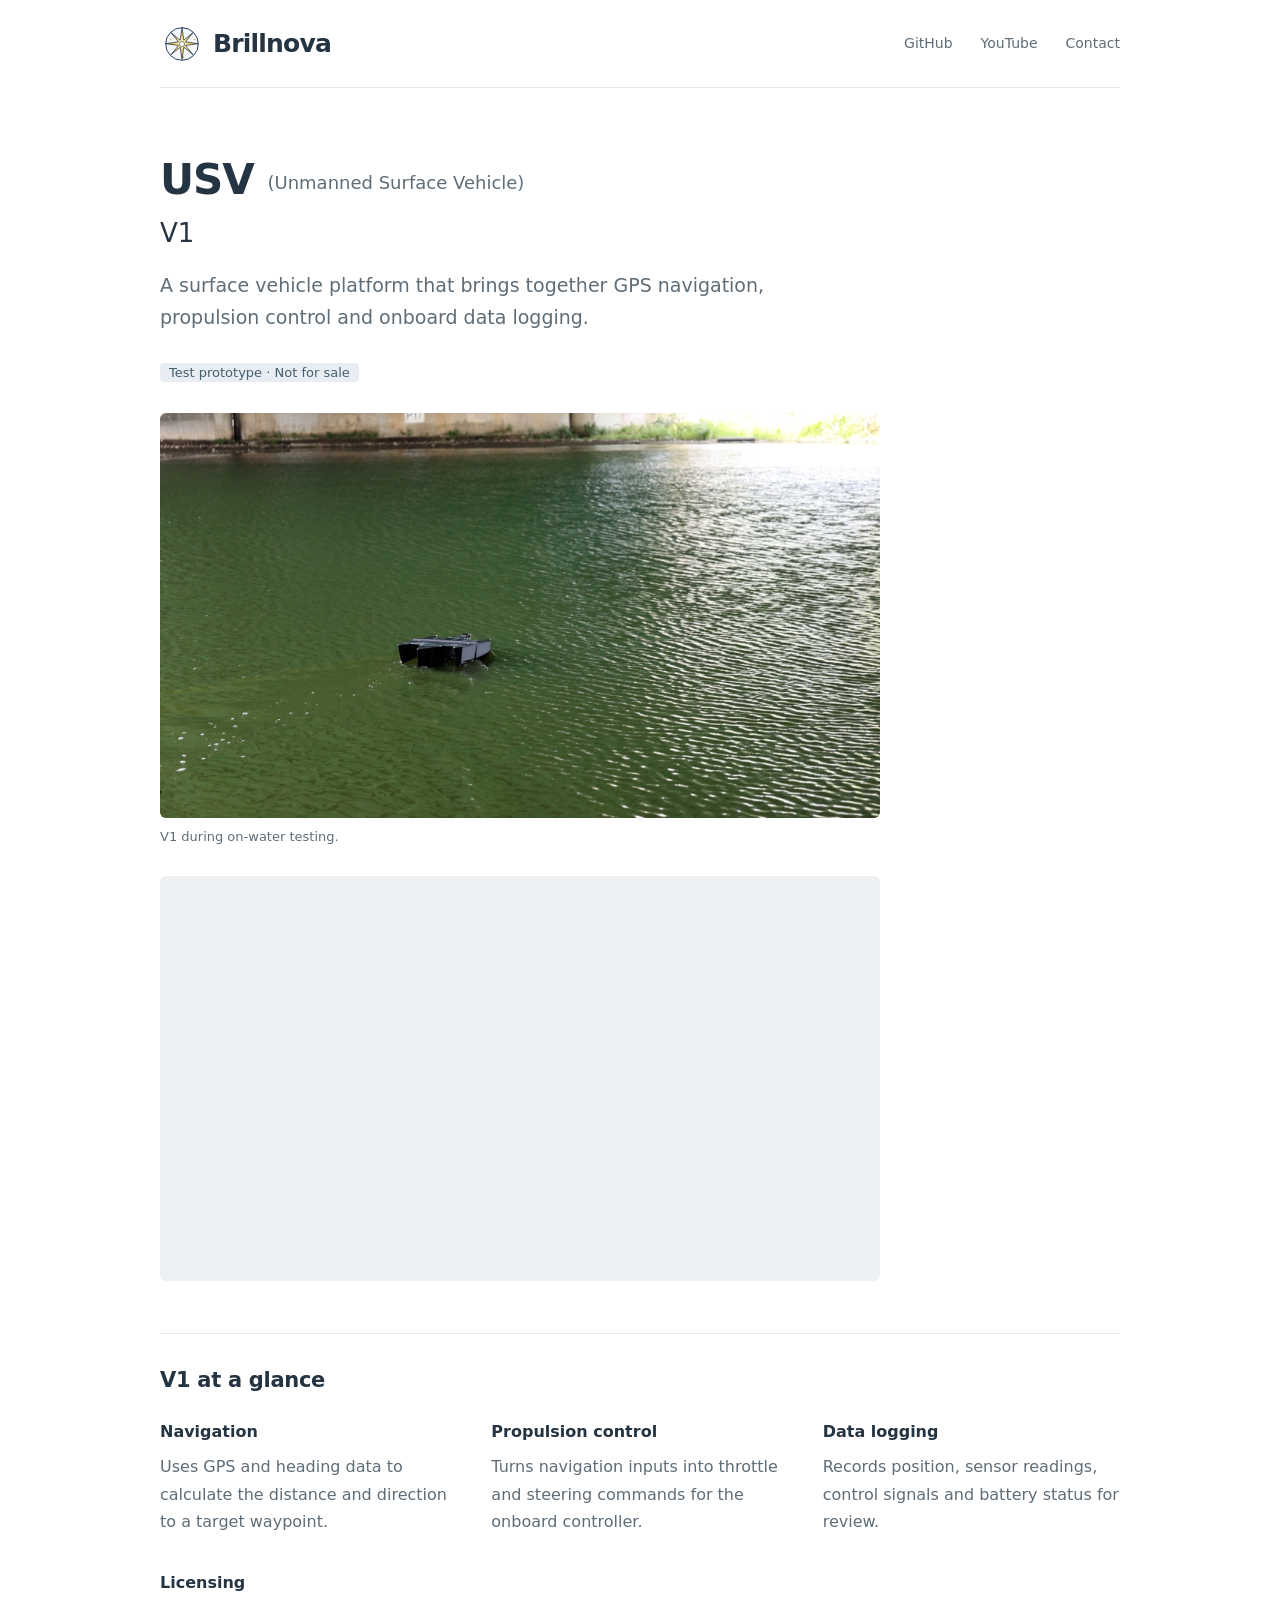
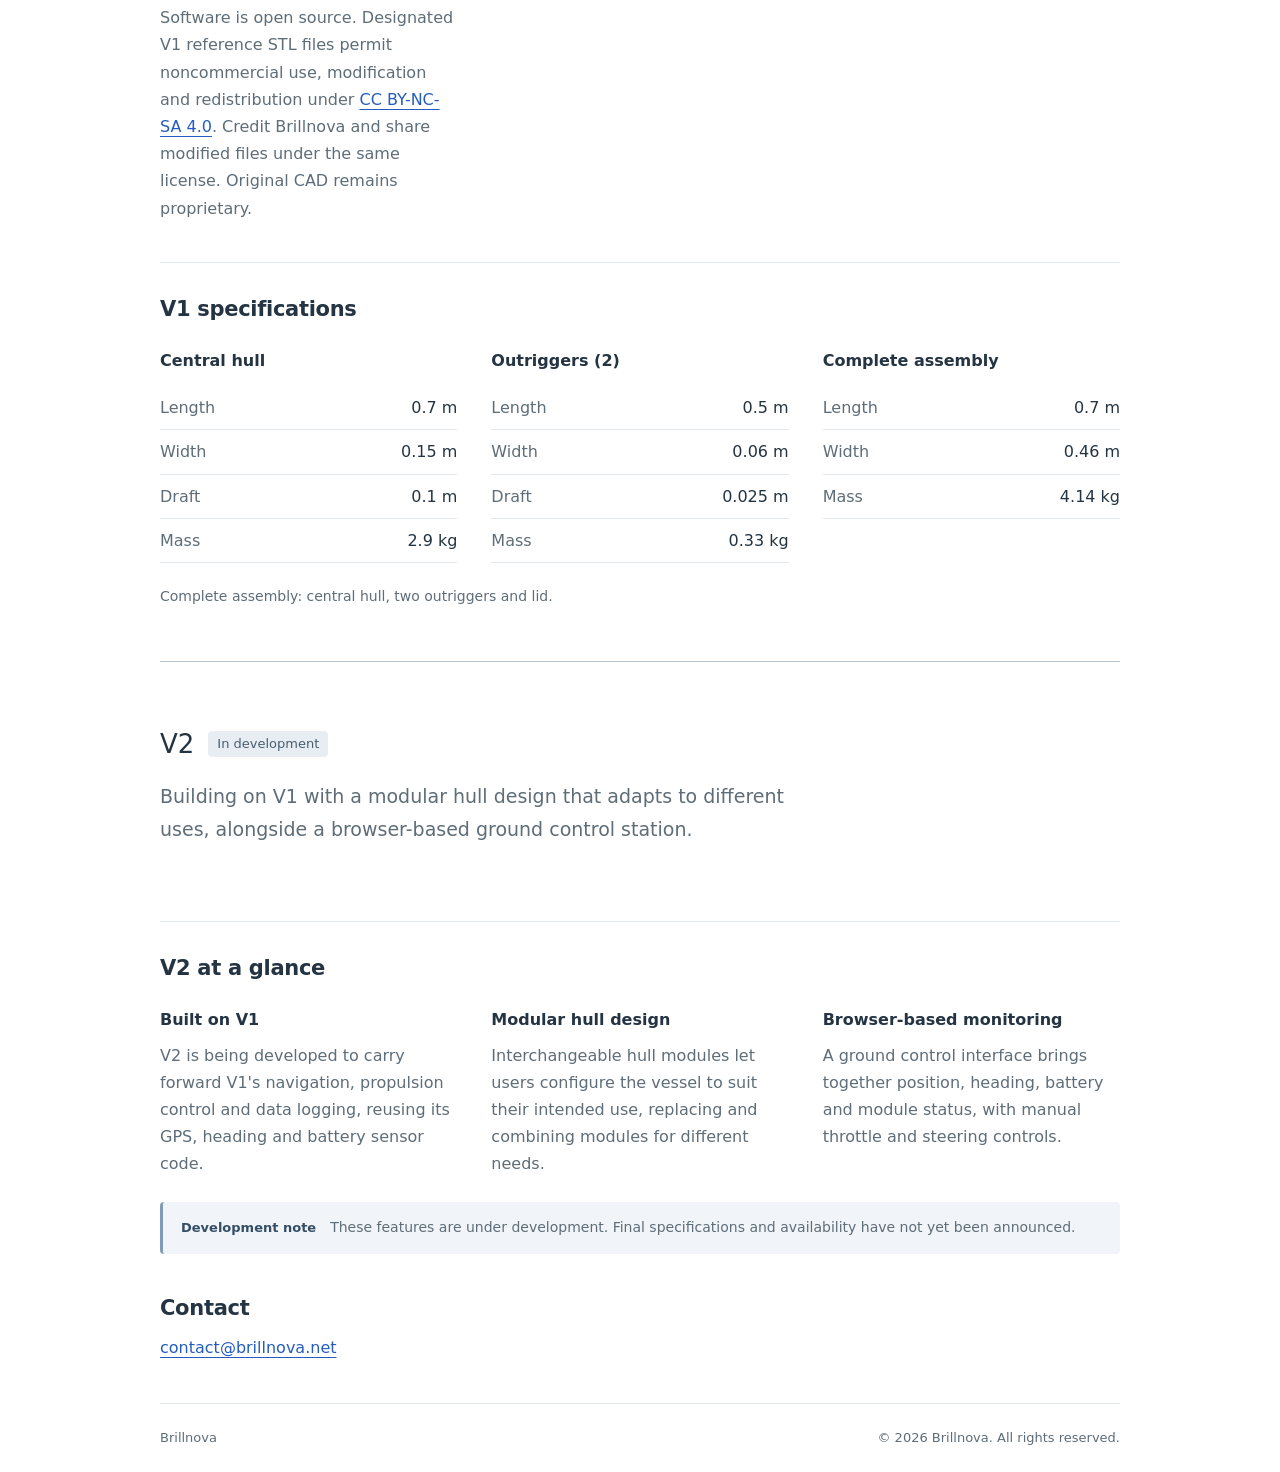
==== index.html @ 1a187989 "fix: link website to V1 reference repository" ====
<!doctype html>
<html lang="en">
<head>
  <meta charset="utf-8">
  <meta name="viewport" content="width=device-width, initial-scale=1">
  <meta name="theme-color" content="#ffffff">
  <title>Brillnova | USV V1</title>
  <meta name="description" content="Brillnova USV V1: an unmanned surface vehicle platform with GPS navigation, propulsion control and data logging. V2 is in development.">
  <meta property="og:title" content="Brillnova | USV V1">
  <meta property="og:description" content="Explore our V1 unmanned surface vehicle platform. V2 is in development.">
  <meta property="og:type" content="website">
  <link rel="icon" href="./favicon.svg" type="image/svg+xml">
  <link rel="stylesheet" href="./styles.css">
</head>
<body>
  <a class="skip" href="#main">Skip to content</a>
  <header class="header wrap">
    <a class="brand" href="#main" aria-label="Brillnova home"><img src="./brillnova-symbol.svg" alt="" width="44" height="44"><span>Brillnova</span></a>
    <nav aria-label="Main navigation"><a href="https://github.com/Brillnova/BN-USV-V1">GitHub</a><a href="https://www.youtube.com/@Brillnova">YouTube</a><a href="#contact">Contact</a></nav>
  </header>
  <main id="main" class="wrap">
    <section class="intro" id="v1" aria-labelledby="title">
      <h1 id="title" class="product-title"><span class="product-name">USV <span class="product-definition">(Unmanned Surface Vehicle)</span></span><span class="product-version">V1</span></h1>
      <p class="lead">A surface vehicle platform that brings together GPS navigation, propulsion control and onboard data logging.</p>
      <span class="status">Test prototype · Not for sale</span>
      <figure class="product-photo">
        <img src="./usv-v1.jpg" alt="Brillnova V1 test prototype with a central hull and two outriggers on the water" width="1920" height="1080">
        <figcaption>V1 during on-water testing.</figcaption>
      </figure>
      <div class="video">
        <iframe src="https://www.youtube-nocookie.com/embed/Lz2eOEANyZo" title="Brillnova USV video on YouTube" loading="lazy" allow="accelerometer; autoplay; clipboard-write; encrypted-media; gyroscope; picture-in-picture; web-share" referrerpolicy="strict-origin-when-cross-origin" allowfullscreen></iframe>
      </div>
    </section>
    <section class="features" aria-labelledby="features-title">
      <h2 id="features-title">V1 at a glance</h2>
      <div class="feature-grid">
        <article><h3>Navigation</h3><p>Uses GPS and heading data to calculate the distance and direction to a target waypoint.</p></article>
        <article><h3>Propulsion control</h3><p>Turns navigation inputs into throttle and steering commands for the onboard controller.</p></article>
        <article><h3>Data logging</h3><p>Records position, sensor readings, control signals and battery status for review.</p></article>
        <article><h3>Licensing</h3><p>Software is open source. Designated V1 reference STL files permit noncommercial use, modification and redistribution under <a href="https://creativecommons.org/licenses/by-nc-sa/4.0/">CC BY-NC-SA 4.0</a>. Credit Brillnova and share modified files under the same license. Original CAD remains proprietary.</p></article>
      </div>
    </section>
    <section class="features specifications" aria-labelledby="specifications-title">
      <h2 id="specifications-title">V1 specifications</h2>
      <div class="spec-grid">
        <table><caption>Central hull</caption><tbody>
          <tr><th scope="row">Length</th><td>0.7 m</td></tr>
          <tr><th scope="row">Width</th><td>0.15 m</td></tr>
          <tr><th scope="row">Draft</th><td>0.1 m</td></tr>
          <tr><th scope="row">Mass</th><td>2.9 kg</td></tr>
        </tbody></table>
        <table><caption>Outriggers (2)</caption><tbody>
          <tr><th scope="row">Length</th><td>0.5 m</td></tr>
          <tr><th scope="row">Width</th><td>0.06 m</td></tr>
          <tr><th scope="row">Draft</th><td>0.025 m</td></tr>
          <tr><th scope="row">Mass</th><td>0.33 kg</td></tr>
        </tbody></table>
        <table><caption>Complete assembly</caption><tbody>
          <tr><th scope="row">Length</th><td>0.7 m</td></tr>
          <tr><th scope="row">Width</th><td>0.46 m</td></tr>
          <tr><th scope="row">Mass</th><td>4.14 kg</td></tr>
        </tbody></table>
      </div>
      <p class="spec-note">Complete assembly: central hull, two outriggers and lid.</p>
    </section>
    <hr class="version-divider">
    <section class="intro" id="v2" aria-labelledby="v2-title">
      <div class="version-heading"><h2 id="v2-title" class="product-title"><span class="product-version">V2</span></h2><span class="status">In development</span></div>
      <p class="lead">Building on V1 with a modular hull design that adapts to different uses, alongside a browser-based ground control station.</p>
    </section>
    <section class="features" aria-labelledby="v2-features-title">
      <h2 id="v2-features-title">V2 at a glance</h2>
      <div class="feature-grid">
        <article><h3>Built on V1</h3><p>V2 is being developed to carry forward V1's navigation, propulsion control and data logging, reusing its GPS, heading and battery sensor code.</p></article>
        <article><h3>Modular hull design</h3><p>Interchangeable hull modules let users configure the vessel to suit their intended use, replacing and combining modules for different needs.</p></article>
        <article><h3>Browser-based monitoring</h3><p>A ground control interface brings together position, heading, battery and module status, with manual throttle and steering controls.</p></article>
      </div>
      <p class="development-note"><strong>Development note</strong><span>These features are under development. Final specifications and availability have not yet been announced.</span></p>
    </section>
    <section class="contact" id="contact" aria-labelledby="contact-title">
      <h2 id="contact-title">Contact</h2>
      <a href="mailto:contact@brillnova.net">contact@brillnova.net</a>
    </section>
  </main>
  <footer class="footer wrap"><span>Brillnova</span><p>© 2026 Brillnova. All rights reserved.</p></footer>
</body>
</html>
---- styles.css ----
@charset "UTF-8";
:root{color-scheme:light;--ink:#243442;--muted:#5e6d78;--line:#e1e7eb;--blue:#245cc0}
*{box-sizing:border-box}
html{scroll-behavior:smooth;scroll-padding-top:24px}
body{margin:0;background:#fff;color:var(--ink);font-family:system-ui,-apple-system,BlinkMacSystemFont,"Segoe UI",sans-serif;font-size:16px;line-height:1.7}
a{color:var(--blue);text-underline-offset:4px}
a:hover{text-decoration:underline;color:#173f88}
a:focus-visible{outline:2px solid var(--blue);outline-offset:5px}
.wrap{width:min(960px,calc(100% - 64px));margin-inline:auto}
.header{min-height:88px;display:flex;align-items:center;justify-content:space-between;gap:24px;border-bottom:1px solid var(--line)}
.brand{font-size:25px;font-weight:700;letter-spacing:-.8px;color:var(--ink);text-decoration:none}
.brand{display:inline-flex;align-items:center;gap:9px;white-space:nowrap;line-height:1}
.brand span{display:block}
.brand img{display:block;flex-shrink:0}
nav{display:flex;gap:28px;font-size:14px}
nav a{color:var(--muted);text-decoration:none}
.intro{padding:66px 0 52px;max-width:720px}
.version-divider{border:0;border-top:1px solid #b7c3cc;margin:12px 0 0;width:100%}
#v2 .product-version{margin-top:0}
.version-heading{display:flex;align-items:center;flex-wrap:wrap;gap:14px;margin-bottom:20px}
.version-heading .product-title{margin:0}
.development-note{display:flex;align-items:baseline;flex-wrap:wrap;gap:8px 14px;font-size:14px;color:var(--muted);margin:25px 0 0;padding:14px 18px;background:#f1f5f9;border-left:3px solid #819bb5;border-radius:4px}
.development-note strong{font-size:13px;font-weight:600;color:#354e66}
.development-note span{flex:1 1 420px;min-width:0}
.product-title{font-size:clamp(30px,4vw,42px);font-weight:700;letter-spacing:-1px;line-height:1.25;margin:0 0 20px}
.product-name{display:block}
.product-definition{display:inline-block;font-size:18px;font-weight:400;letter-spacing:0;color:var(--muted);vertical-align:middle;line-height:1.5}
.product-version{display:block;font-size:26px;font-weight:500;letter-spacing:0;margin-top:10px}
.lead{font-size:19px;line-height:1.7;max-width:650px;color:var(--muted);margin:0 0 24px}
.video{margin-top:28px;aspect-ratio:16/9;width:100%;background:#eef1f4;border-radius:6px;overflow:hidden}
.video iframe{display:block;width:100%;height:100%;border:0}
.product-photo{margin:28px 0 0}
.product-photo img{display:block;width:100%;height:auto;border-radius:6px}
.product-photo figcaption{font-size:13px;color:var(--muted);margin-top:8px}
.spec-grid{display:grid;grid-template-columns:repeat(3,minmax(0,1fr));gap:34px}
.spec-grid table{width:100%;border-collapse:collapse;align-self:start;font-size:16px}
.spec-grid caption{text-align:left;font-weight:600;margin-bottom:12px}
.spec-grid th,.spec-grid td{padding:8px 0;border-bottom:1px solid var(--line)}
.spec-grid th{text-align:left;font-weight:400;color:var(--muted)}
.spec-grid td{text-align:right;white-space:nowrap;font-variant-numeric:tabular-nums}
.spec-note{font-size:14px;color:var(--muted);margin:22px 0 0}
@media(max-width:600px){.spec-grid{grid-template-columns:1fr;gap:24px}}
h2{font-size:21px;line-height:1.4;font-weight:600;margin:0 0 23px;letter-spacing:-.3px}
.features{border-top:1px solid var(--line);padding:32px 0 40px}
.feature-grid{display:grid;grid-template-columns:repeat(3,minmax(0,1fr));gap:34px}
h3{font-size:16px;font-weight:600;margin:0 0 8px}
.feature-grid p{margin:0;color:var(--muted);font-size:16px}
.status{font-size:13px;background:#e7edf3;color:#475d70;padding:2px 9px;border-radius:4px}
.contact{padding:0 0 42px}
.contact h2{margin-bottom:10px}
.contact p{color:var(--muted);margin:0 0 8px}
.contact a{overflow-wrap:anywhere}
.footer{border-top:1px solid var(--line);display:flex;flex-wrap:wrap;justify-content:space-between;gap:12px;padding-block:23px;font-size:13px;color:var(--muted)}
.footer p{margin:0}
.skip{position:absolute;top:-100px;left:16px;padding:10px;background:white;z-index:10}
.skip:focus{top:10px}
@media(max-width:600px){.wrap{width:calc(100% - 40px)}.header{min-height:78px;gap:15px}nav{gap:17px}.brand{font-size:23px}.intro{padding:42px 0 34px}.lead{font-size:17px}.feature-grid{grid-template-columns:1fr;gap:23px}.features{padding:27px 0 32px}.next{padding:22px;margin-bottom:30px}.contact{padding-bottom:30px}}
@media(prefers-reduced-motion:reduce){html{scroll-behavior:auto}}
@media(max-width:480px){.header{flex-wrap:wrap;padding-block:16px;gap:12px}.header nav{width:100%;justify-content:flex-end}}
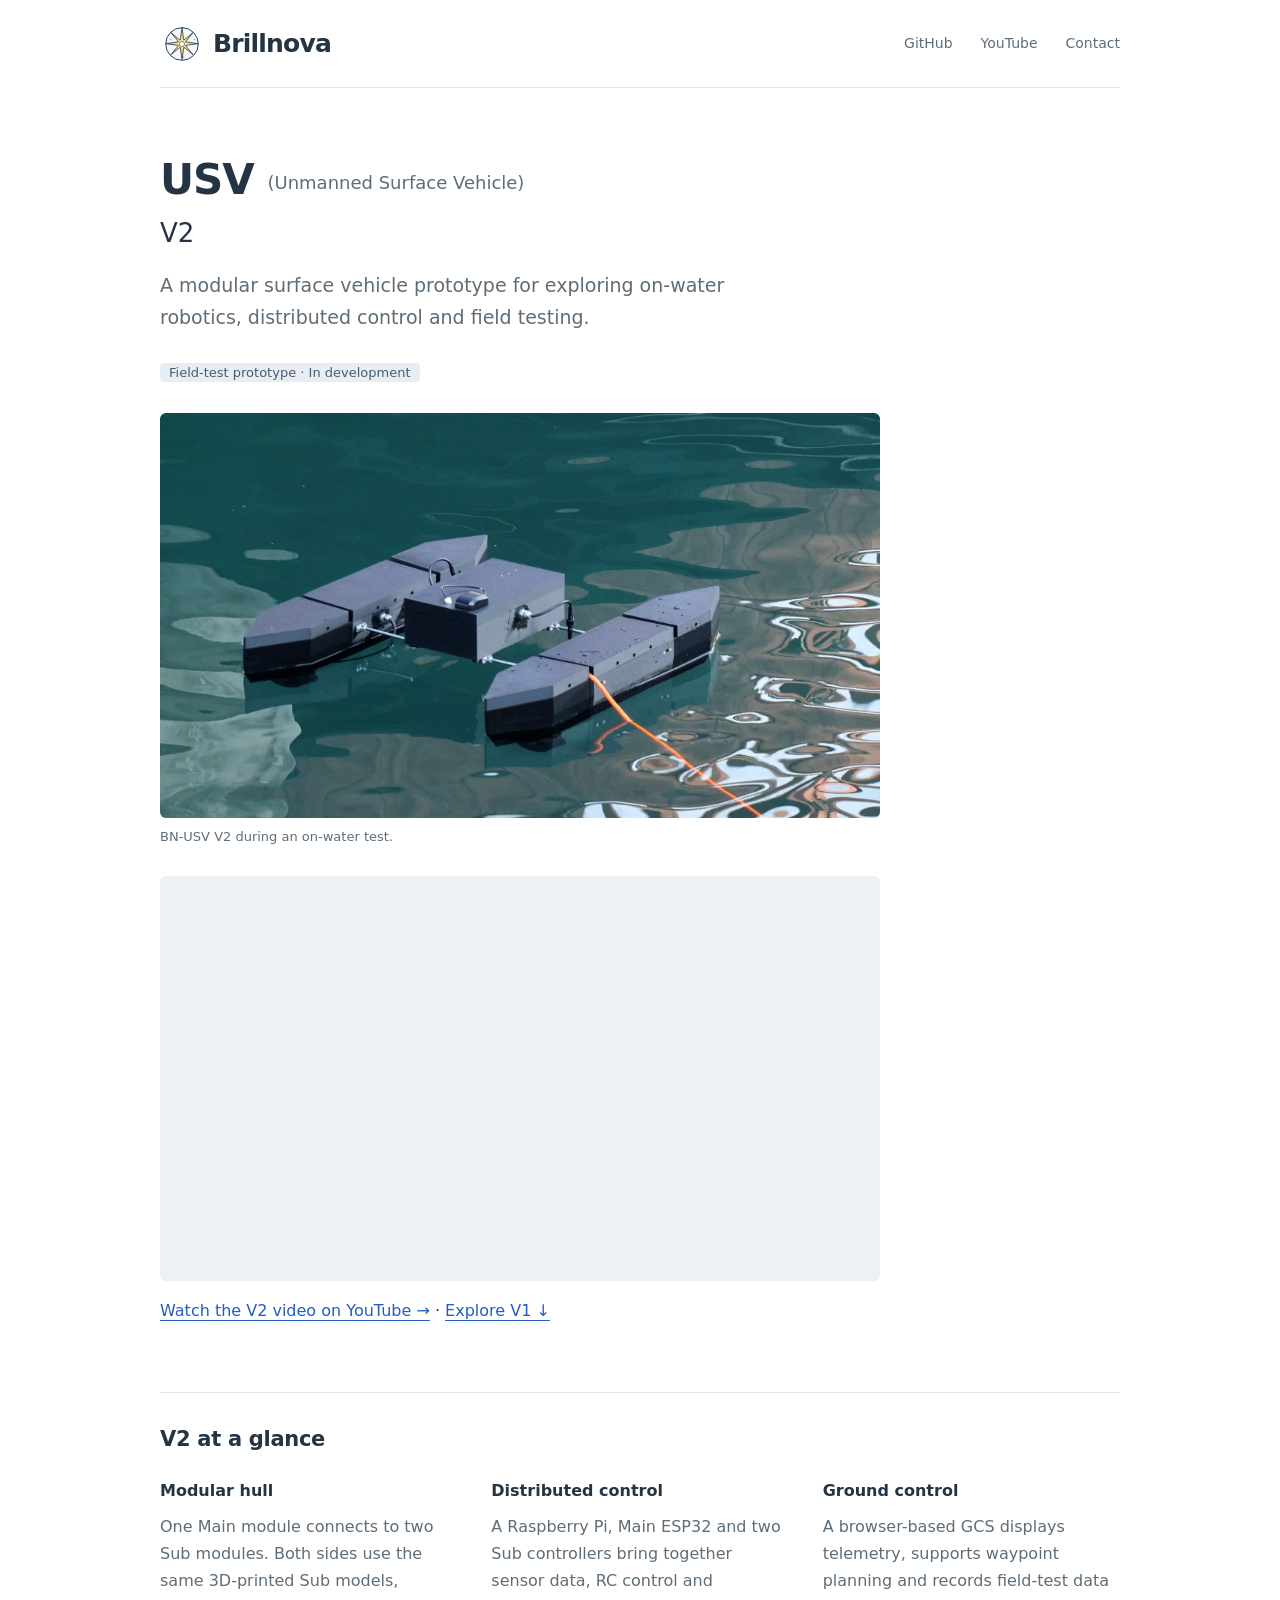
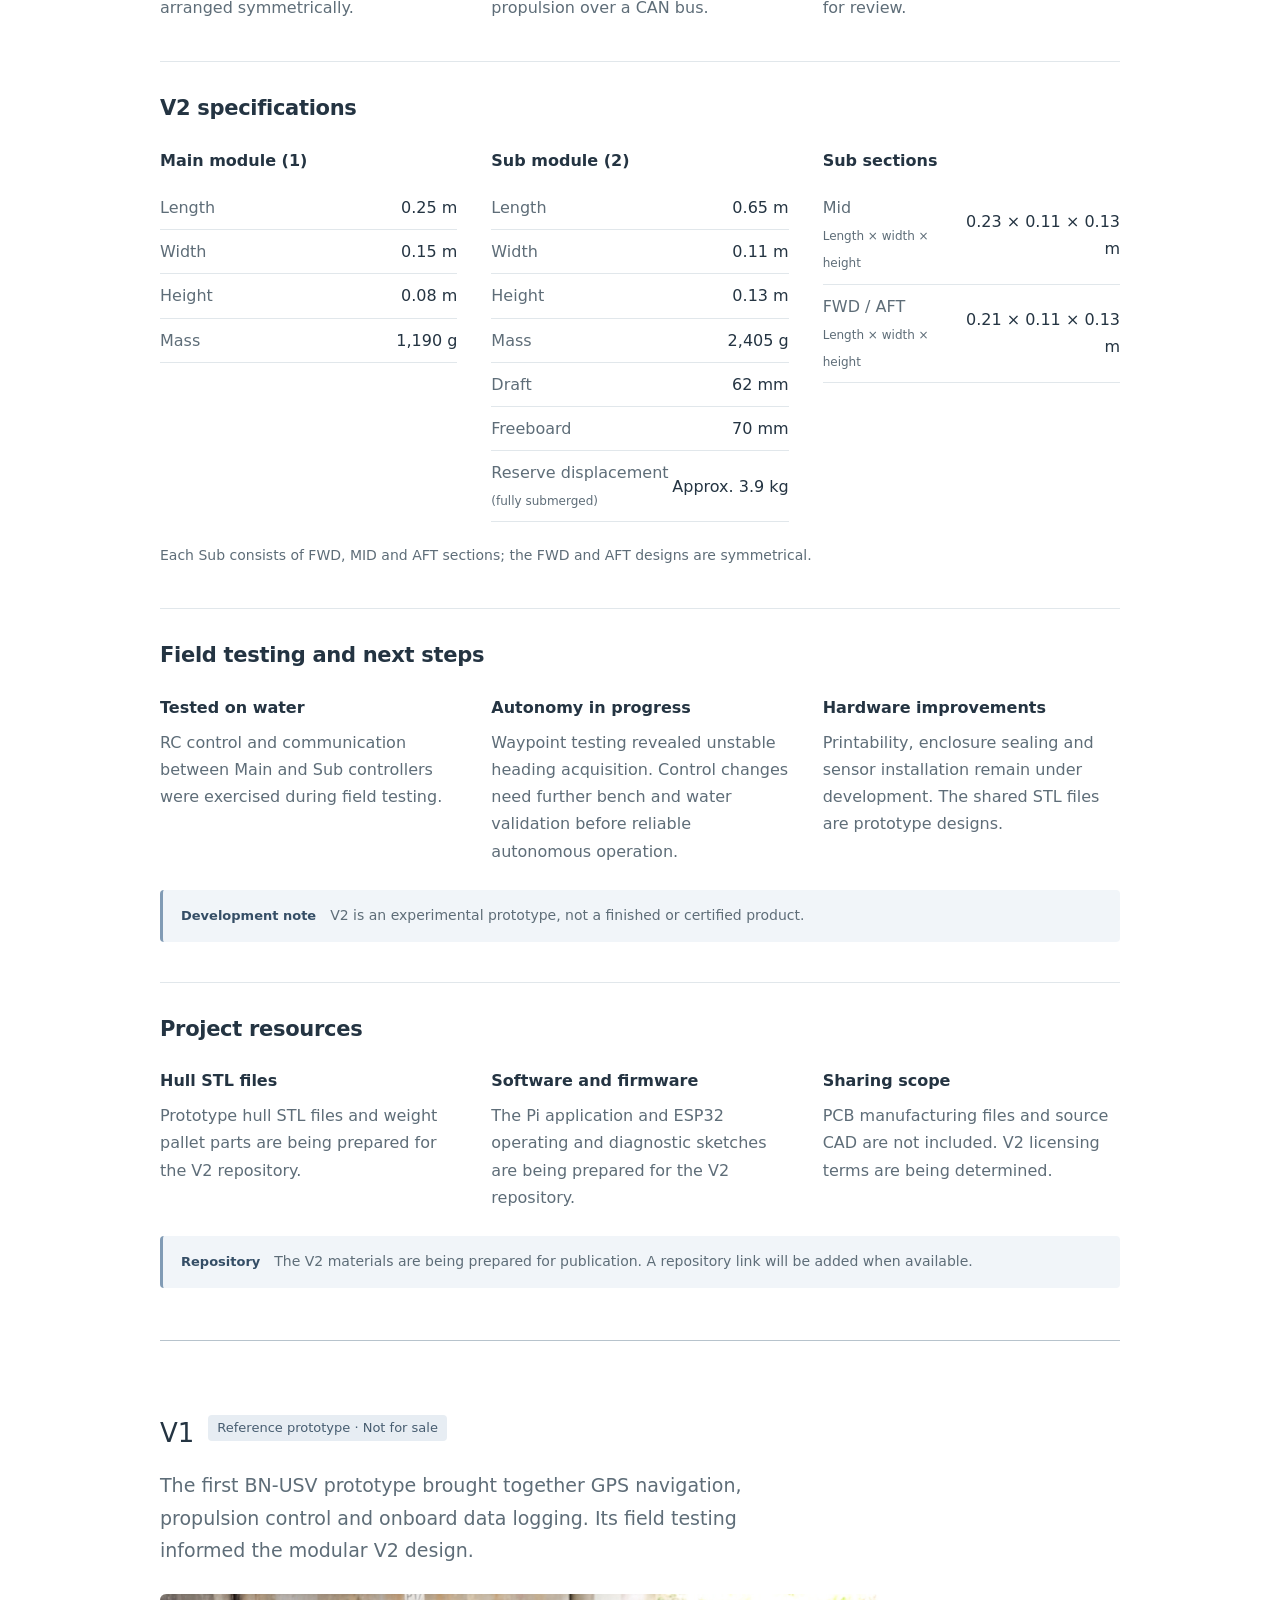
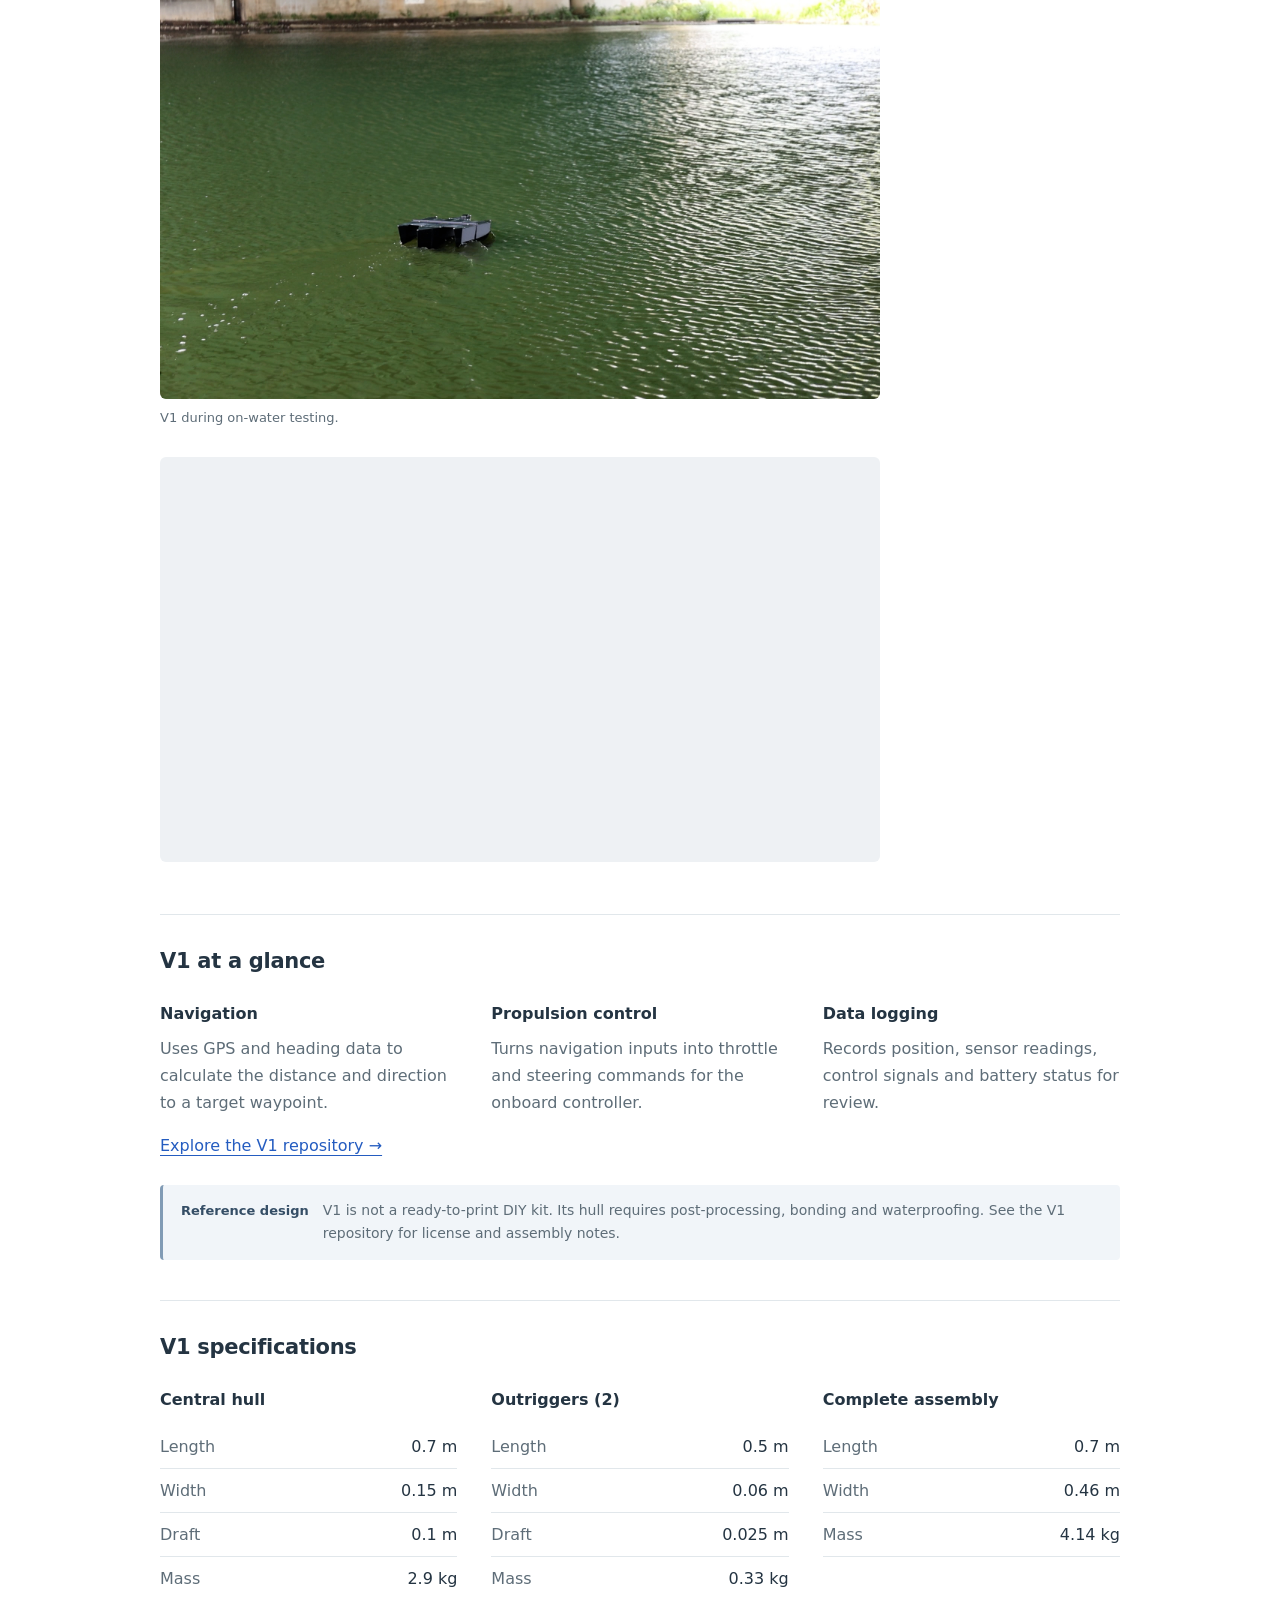
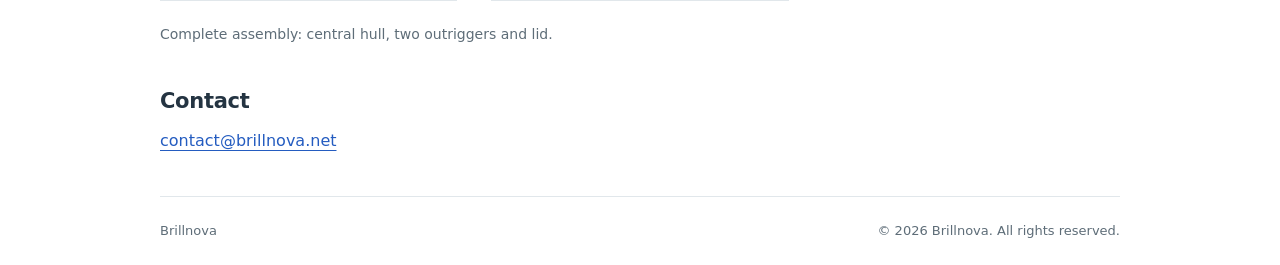
==== commit b0361e99: "Present V2 and V1 on the Brillnova website" ====
--- a/index.html
+++ b/index.html
@@ -1,87 +1,102 @@
-<!doctype html>
-<html lang="en">
-<head>
-  <meta charset="utf-8">
-  <meta name="viewport" content="width=device-width, initial-scale=1">
-  <meta name="theme-color" content="#ffffff">
-  <title>Brillnova | USV V1</title>
-  <meta name="description" content="Brillnova USV V1: an unmanned surface vehicle platform with GPS navigation, propulsion control and data logging. V2 is in development.">
-  <meta property="og:title" content="Brillnova | USV V1">
-  <meta property="og:description" content="Explore our V1 unmanned surface vehicle platform. V2 is in development.">
-  <meta property="og:type" content="website">
-  <link rel="icon" href="./favicon.svg" type="image/svg+xml">
-  <link rel="stylesheet" href="./styles.css">
-</head>
-<body>
-  <a class="skip" href="#main">Skip to content</a>
-  <header class="header wrap">
-    <a class="brand" href="#main" aria-label="Brillnova home"><img src="./brillnova-symbol.svg" alt="" width="44" height="44"><span>Brillnova</span></a>
-    <nav aria-label="Main navigation"><a href="https://github.com/Brillnova/BN-USV-V1">GitHub</a><a href="https://www.youtube.com/@Brillnova">YouTube</a><a href="#contact">Contact</a></nav>
-  </header>
-  <main id="main" class="wrap">
-    <section class="intro" id="v1" aria-labelledby="title">
-      <h1 id="title" class="product-title"><span class="product-name">USV <span class="product-definition">(Unmanned Surface Vehicle)</span></span><span class="product-version">V1</span></h1>
-      <p class="lead">A surface vehicle platform that brings together GPS navigation, propulsion control and onboard data logging.</p>
-      <span class="status">Test prototype · Not for sale</span>
-      <figure class="product-photo">
-        <img src="./usv-v1.jpg" alt="Brillnova V1 test prototype with a central hull and two outriggers on the water" width="1920" height="1080">
-        <figcaption>V1 during on-water testing.</figcaption>
-      </figure>
-      <div class="video">
-        <iframe src="https://www.youtube-nocookie.com/embed/Lz2eOEANyZo" title="Brillnova USV video on YouTube" loading="lazy" allow="accelerometer; autoplay; clipboard-write; encrypted-media; gyroscope; picture-in-picture; web-share" referrerpolicy="strict-origin-when-cross-origin" allowfullscreen></iframe>
-      </div>
-    </section>
-    <section class="features" aria-labelledby="features-title">
-      <h2 id="features-title">V1 at a glance</h2>
-      <div class="feature-grid">
-        <article><h3>Navigation</h3><p>Uses GPS and heading data to calculate the distance and direction to a target waypoint.</p></article>
-        <article><h3>Propulsion control</h3><p>Turns navigation inputs into throttle and steering commands for the onboard controller.</p></article>
-        <article><h3>Data logging</h3><p>Records position, sensor readings, control signals and battery status for review.</p></article>
-        <article><h3>Licensing</h3><p>Software is open source. Designated V1 reference STL files permit noncommercial use, modification and redistribution under <a href="https://creativecommons.org/licenses/by-nc-sa/4.0/">CC BY-NC-SA 4.0</a>. Credit Brillnova and share modified files under the same license. Original CAD remains proprietary.</p></article>
-      </div>
-    </section>
-    <section class="features specifications" aria-labelledby="specifications-title">
-      <h2 id="specifications-title">V1 specifications</h2>
-      <div class="spec-grid">
-        <table><caption>Central hull</caption><tbody>
-          <tr><th scope="row">Length</th><td>0.7 m</td></tr>
-          <tr><th scope="row">Width</th><td>0.15 m</td></tr>
-          <tr><th scope="row">Draft</th><td>0.1 m</td></tr>
-          <tr><th scope="row">Mass</th><td>2.9 kg</td></tr>
-        </tbody></table>
-        <table><caption>Outriggers (2)</caption><tbody>
-          <tr><th scope="row">Length</th><td>0.5 m</td></tr>
-          <tr><th scope="row">Width</th><td>0.06 m</td></tr>
-          <tr><th scope="row">Draft</th><td>0.025 m</td></tr>
-          <tr><th scope="row">Mass</th><td>0.33 kg</td></tr>
-        </tbody></table>
-        <table><caption>Complete assembly</caption><tbody>
-          <tr><th scope="row">Length</th><td>0.7 m</td></tr>
-          <tr><th scope="row">Width</th><td>0.46 m</td></tr>
-          <tr><th scope="row">Mass</th><td>4.14 kg</td></tr>
-        </tbody></table>
-      </div>
-      <p class="spec-note">Complete assembly: central hull, two outriggers and lid.</p>
-    </section>
-    <hr class="version-divider">
-    <section class="intro" id="v2" aria-labelledby="v2-title">
-      <div class="version-heading"><h2 id="v2-title" class="product-title"><span class="product-version">V2</span></h2><span class="status">In development</span></div>
-      <p class="lead">Building on V1 with a modular hull design that adapts to different uses, alongside a browser-based ground control station.</p>
-    </section>
-    <section class="features" aria-labelledby="v2-features-title">
-      <h2 id="v2-features-title">V2 at a glance</h2>
-      <div class="feature-grid">
-        <article><h3>Built on V1</h3><p>V2 is being developed to carry forward V1's navigation, propulsion control and data logging, reusing its GPS, heading and battery sensor code.</p></article>
-        <article><h3>Modular hull design</h3><p>Interchangeable hull modules let users configure the vessel to suit their intended use, replacing and combining modules for different needs.</p></article>
-        <article><h3>Browser-based monitoring</h3><p>A ground control interface brings together position, heading, battery and module status, with manual throttle and steering controls.</p></article>
-      </div>
-      <p class="development-note"><strong>Development note</strong><span>These features are under development. Final specifications and availability have not yet been announced.</span></p>
-    </section>
-    <section class="contact" id="contact" aria-labelledby="contact-title">
-      <h2 id="contact-title">Contact</h2>
-      <a href="mailto:contact@brillnova.net">contact@brillnova.net</a>
-    </section>
-  </main>
-  <footer class="footer wrap"><span>Brillnova</span><p>© 2026 Brillnova. All rights reserved.</p></footer>
-</body>
-</html>
+<!doctype html>
+<html lang="en">
+<head>
+  <meta charset="utf-8">
+  <meta name="viewport" content="width=device-width, initial-scale=1">
+  <meta name="theme-color" content="#ffffff">
+  <title>Brillnova | BN-USV V2</title>
+  <meta name="description" content="Explore BN-USV V2, a modular unmanned surface vehicle prototype and its field-test development.">
+  <link rel="icon" href="./favicon.svg" type="image/svg+xml">
+  <link rel="stylesheet" href="./styles.css">
+</head>
+<body>
+  <a class="skip" href="#main">Skip to content</a>
+  <header class="header wrap">
+    <a class="brand" href="https://brillnova.net"><img src="./brillnova-symbol.svg" alt="" width="44" height="44"><span>Brillnova</span></a>
+    <nav aria-label="Main navigation"><a href="https://github.com/Brillnova">GitHub</a><a href="https://www.youtube.com/@Brillnova">YouTube</a><a href="#contact">Contact</a></nav>
+  </header>
+  <main id="main" class="wrap">
+    <section class="intro" aria-labelledby="title">
+      <h1 id="title" class="product-title"><span class="product-name">USV <span class="product-definition">(Unmanned Surface Vehicle)</span></span><span class="product-version">V2</span></h1>
+      <p class="lead">A modular surface vehicle prototype for exploring on-water robotics, distributed control and field testing.</p>
+      <span class="status">Field-test prototype · In development</span>
+      <figure class="product-photo"><img src="./usv-v2-field-test.jpg" alt="BN-USV V2 prototype on the water during a field test" width="1920" height="1080"><figcaption>BN-USV V2 during an on-water test.</figcaption></figure>
+      <div class="video"><iframe src="https://www.youtube-nocookie.com/embed/dCIbREsCpZQ" title="Brillnova USV V2 build and field test video on YouTube" loading="lazy" allow="accelerometer; autoplay; clipboard-write; encrypted-media; gyroscope; picture-in-picture; web-share" referrerpolicy="strict-origin-when-cross-origin" allowfullscreen></iframe></div>
+      <p><a href="https://youtu.be/dCIbREsCpZQ">Watch the V2 video on YouTube →</a> · <a href="#v1">Explore V1 ↓</a></p>
+    </section>
+    <section class="features" id="design" aria-labelledby="design-title">
+      <h2 id="design-title">V2 at a glance</h2>
+      <div class="feature-grid">
+        <article><h3>Modular hull</h3><p>One Main module connects to two Sub modules. Both sides use the same 3D-printed Sub models, arranged symmetrically.</p></article>
+        <article><h3>Distributed control</h3><p>A Raspberry Pi, Main ESP32 and two Sub controllers bring together sensor data, RC control and propulsion over a CAN bus.</p></article>
+        <article><h3>Ground control</h3><p>A browser-based GCS displays telemetry, supports waypoint planning and records field-test data for review.</p></article>
+      </div>
+    </section>
+    <section class="features specifications" aria-labelledby="v2-specifications-title">
+      <h2 id="v2-specifications-title">V2 specifications</h2>
+      <div class="spec-grid">
+        <table><caption>Main module (1)</caption><tbody>
+          <tr><th scope="row">Length</th><td>0.25 m</td></tr><tr><th scope="row">Width</th><td>0.15 m</td></tr><tr><th scope="row">Height</th><td>0.08 m</td></tr><tr><th scope="row">Mass</th><td>1,190 g</td></tr>
+        </tbody></table>
+        <table><caption>Sub module (2)</caption><tbody>
+          <tr><th scope="row">Length</th><td>0.65 m</td></tr><tr><th scope="row">Width</th><td>0.11 m</td></tr><tr><th scope="row">Height</th><td>0.13 m</td></tr><tr><th scope="row">Mass</th><td>2,405 g</td></tr><tr><th scope="row">Draft</th><td>62 mm</td></tr><tr><th scope="row">Freeboard</th><td>70 mm</td></tr><tr><th scope="row">Reserve displacement<br><small>(fully submerged)</small></th><td>Approx. 3.9 kg</td></tr>
+        </tbody></table>
+        <table><caption>Sub sections</caption><tbody>
+          <tr><th scope="row">Mid<br><small>Length × width × height</small></th><td>0.23 × 0.11 × 0.13 m</td></tr>
+          <tr><th scope="row">FWD / AFT<br><small>Length × width × height</small></th><td>0.21 × 0.11 × 0.13 m</td></tr>
+        </tbody></table>
+      </div>
+      <p class="spec-note">Each Sub consists of FWD, MID and AFT sections; the FWD and AFT designs are symmetrical.</p>
+    </section>
+    <section class="features" id="field-test" aria-labelledby="test-title">
+      <h2 id="test-title">Field testing and next steps</h2>
+      <div class="feature-grid">
+        <article><h3>Tested on water</h3><p>RC control and communication between Main and Sub controllers were exercised during field testing.</p></article>
+        <article><h3>Autonomy in progress</h3><p>Waypoint testing revealed unstable heading acquisition. Control changes need further bench and water validation before reliable autonomous operation.</p></article>
+        <article><h3>Hardware improvements</h3><p>Printability, enclosure sealing and sensor installation remain under development. The shared STL files are prototype designs.</p></article>
+      </div>
+      <p class="development-note"><strong>Development note</strong><span>V2 is an experimental prototype, not a finished or certified product.</span></p>
+    </section>
+    <section class="features" id="resources" aria-labelledby="resources-title">
+      <h2 id="resources-title">Project resources</h2>
+      <div class="feature-grid">
+        <article><h3>Hull STL files</h3><p>Prototype hull STL files and weight pallet parts are being prepared for the V2 repository.</p></article>
+        <article><h3>Software and firmware</h3><p>The Pi application and ESP32 operating and diagnostic sketches are being prepared for the V2 repository.</p></article>
+        <article><h3>Sharing scope</h3><p>PCB manufacturing files and source CAD are not included. V2 licensing terms are being determined.</p></article>
+      </div>
+      <p class="development-note"><strong>Repository</strong><span>The V2 materials are being prepared for publication. A repository link will be added when available.</span></p>
+    </section>
+    <hr class="version-divider">
+    <section class="intro" id="v1" aria-labelledby="v1-title">
+      <div class="version-heading"><h2 id="v1-title" class="product-title"><span class="product-version">V1</span></h2><span class="status">Reference prototype · Not for sale</span></div>
+      <p class="lead">The first BN-USV prototype brought together GPS navigation, propulsion control and onboard data logging. Its field testing informed the modular V2 design.</p>
+      <figure class="product-photo"><img src="./usv-v1.jpg" alt="BN-USV V1 prototype on the water with a central hull and two outriggers" width="1920" height="1080"><figcaption>V1 during on-water testing.</figcaption></figure>
+      <div class="video"><iframe src="https://www.youtube-nocookie.com/embed/Lz2eOEANyZo" title="Brillnova USV V1 video on YouTube" loading="lazy" allow="accelerometer; autoplay; clipboard-write; encrypted-media; gyroscope; picture-in-picture; web-share" referrerpolicy="strict-origin-when-cross-origin" allowfullscreen></iframe></div>
+    </section>
+    <section class="features" aria-labelledby="v1-features-title">
+      <h2 id="v1-features-title">V1 at a glance</h2>
+      <div class="feature-grid">
+        <article><h3>Navigation</h3><p>Uses GPS and heading data to calculate the distance and direction to a target waypoint.</p></article>
+        <article><h3>Propulsion control</h3><p>Turns navigation inputs into throttle and steering commands for the onboard controller.</p></article>
+        <article><h3>Data logging</h3><p>Records position, sensor readings, control signals and battery status for review.</p></article>
+      </div>
+      <p><a href="https://github.com/Brillnova/BN-USV-V1">Explore the V1 repository →</a></p>
+      <p class="development-note"><strong>Reference design</strong><span>V1 is not a ready-to-print DIY kit. Its hull requires post-processing, bonding and waterproofing. See the V1 repository for license and assembly notes.</span></p>
+    </section>
+    <section class="features specifications" aria-labelledby="v1-specifications-title">
+      <h2 id="v1-specifications-title">V1 specifications</h2>
+      <div class="spec-grid">
+        <table><caption>Central hull</caption><tbody><tr><th scope="row">Length</th><td>0.7 m</td></tr><tr><th scope="row">Width</th><td>0.15 m</td></tr><tr><th scope="row">Draft</th><td>0.1 m</td></tr><tr><th scope="row">Mass</th><td>2.9 kg</td></tr></tbody></table>
+        <table><caption>Outriggers (2)</caption><tbody><tr><th scope="row">Length</th><td>0.5 m</td></tr><tr><th scope="row">Width</th><td>0.06 m</td></tr><tr><th scope="row">Draft</th><td>0.025 m</td></tr><tr><th scope="row">Mass</th><td>0.33 kg</td></tr></tbody></table>
+        <table><caption>Complete assembly</caption><tbody><tr><th scope="row">Length</th><td>0.7 m</td></tr><tr><th scope="row">Width</th><td>0.46 m</td></tr><tr><th scope="row">Mass</th><td>4.14 kg</td></tr></tbody></table>
+      </div>
+      <p class="spec-note">Complete assembly: central hull, two outriggers and lid.</p>
+    </section>
+    <section class="contact" id="contact"><h2>Contact</h2><a href="mailto:contact@brillnova.net">contact@brillnova.net</a></section>
+  </main>
+  <footer class="footer wrap"><span>Brillnova</span><p>© 2026 Brillnova. All rights reserved.</p></footer>
+  <!-- Cloudflare Web Analytics -->
+  <script type="module" src="https://static.cloudflareinsights.com/beacon.min.js" data-cf-beacon='{"token":"5cc684c2a8b547c6ac9a3c77662f8a3e"}'></script>
+  <!-- End Cloudflare Web Analytics -->
+</body>
+</html>
--- a/styles.css
+++ b/styles.css
@@ -1,59 +1,62 @@
-@charset "UTF-8";
-:root{color-scheme:light;--ink:#243442;--muted:#5e6d78;--line:#e1e7eb;--blue:#245cc0}
-*{box-sizing:border-box}
-html{scroll-behavior:smooth;scroll-padding-top:24px}
-body{margin:0;background:#fff;color:var(--ink);font-family:system-ui,-apple-system,BlinkMacSystemFont,"Segoe UI",sans-serif;font-size:16px;line-height:1.7}
-a{color:var(--blue);text-underline-offset:4px}
-a:hover{text-decoration:underline;color:#173f88}
-a:focus-visible{outline:2px solid var(--blue);outline-offset:5px}
-.wrap{width:min(960px,calc(100% - 64px));margin-inline:auto}
-.header{min-height:88px;display:flex;align-items:center;justify-content:space-between;gap:24px;border-bottom:1px solid var(--line)}
-.brand{font-size:25px;font-weight:700;letter-spacing:-.8px;color:var(--ink);text-decoration:none}
-.brand{display:inline-flex;align-items:center;gap:9px;white-space:nowrap;line-height:1}
-.brand span{display:block}
-.brand img{display:block;flex-shrink:0}
-nav{display:flex;gap:28px;font-size:14px}
-nav a{color:var(--muted);text-decoration:none}
-.intro{padding:66px 0 52px;max-width:720px}
-.version-divider{border:0;border-top:1px solid #b7c3cc;margin:12px 0 0;width:100%}
-#v2 .product-version{margin-top:0}
-.version-heading{display:flex;align-items:center;flex-wrap:wrap;gap:14px;margin-bottom:20px}
-.version-heading .product-title{margin:0}
-.development-note{display:flex;align-items:baseline;flex-wrap:wrap;gap:8px 14px;font-size:14px;color:var(--muted);margin:25px 0 0;padding:14px 18px;background:#f1f5f9;border-left:3px solid #819bb5;border-radius:4px}
-.development-note strong{font-size:13px;font-weight:600;color:#354e66}
-.development-note span{flex:1 1 420px;min-width:0}
-.product-title{font-size:clamp(30px,4vw,42px);font-weight:700;letter-spacing:-1px;line-height:1.25;margin:0 0 20px}
-.product-name{display:block}
-.product-definition{display:inline-block;font-size:18px;font-weight:400;letter-spacing:0;color:var(--muted);vertical-align:middle;line-height:1.5}
-.product-version{display:block;font-size:26px;font-weight:500;letter-spacing:0;margin-top:10px}
-.lead{font-size:19px;line-height:1.7;max-width:650px;color:var(--muted);margin:0 0 24px}
-.video{margin-top:28px;aspect-ratio:16/9;width:100%;background:#eef1f4;border-radius:6px;overflow:hidden}
-.video iframe{display:block;width:100%;height:100%;border:0}
-.product-photo{margin:28px 0 0}
-.product-photo img{display:block;width:100%;height:auto;border-radius:6px}
-.product-photo figcaption{font-size:13px;color:var(--muted);margin-top:8px}
-.spec-grid{display:grid;grid-template-columns:repeat(3,minmax(0,1fr));gap:34px}
-.spec-grid table{width:100%;border-collapse:collapse;align-self:start;font-size:16px}
-.spec-grid caption{text-align:left;font-weight:600;margin-bottom:12px}
-.spec-grid th,.spec-grid td{padding:8px 0;border-bottom:1px solid var(--line)}
-.spec-grid th{text-align:left;font-weight:400;color:var(--muted)}
-.spec-grid td{text-align:right;white-space:nowrap;font-variant-numeric:tabular-nums}
-.spec-note{font-size:14px;color:var(--muted);margin:22px 0 0}
-@media(max-width:600px){.spec-grid{grid-template-columns:1fr;gap:24px}}
-h2{font-size:21px;line-height:1.4;font-weight:600;margin:0 0 23px;letter-spacing:-.3px}
-.features{border-top:1px solid var(--line);padding:32px 0 40px}
-.feature-grid{display:grid;grid-template-columns:repeat(3,minmax(0,1fr));gap:34px}
-h3{font-size:16px;font-weight:600;margin:0 0 8px}
-.feature-grid p{margin:0;color:var(--muted);font-size:16px}
-.status{font-size:13px;background:#e7edf3;color:#475d70;padding:2px 9px;border-radius:4px}
-.contact{padding:0 0 42px}
-.contact h2{margin-bottom:10px}
-.contact p{color:var(--muted);margin:0 0 8px}
-.contact a{overflow-wrap:anywhere}
-.footer{border-top:1px solid var(--line);display:flex;flex-wrap:wrap;justify-content:space-between;gap:12px;padding-block:23px;font-size:13px;color:var(--muted)}
-.footer p{margin:0}
-.skip{position:absolute;top:-100px;left:16px;padding:10px;background:white;z-index:10}
-.skip:focus{top:10px}
-@media(max-width:600px){.wrap{width:calc(100% - 40px)}.header{min-height:78px;gap:15px}nav{gap:17px}.brand{font-size:23px}.intro{padding:42px 0 34px}.lead{font-size:17px}.feature-grid{grid-template-columns:1fr;gap:23px}.features{padding:27px 0 32px}.next{padding:22px;margin-bottom:30px}.contact{padding-bottom:30px}}
-@media(prefers-reduced-motion:reduce){html{scroll-behavior:auto}}
-@media(max-width:480px){.header{flex-wrap:wrap;padding-block:16px;gap:12px}.header nav{width:100%;justify-content:flex-end}}
+@charset "UTF-8";
+:root{color-scheme:light;--ink:#243442;--muted:#5e6d78;--line:#e1e7eb;--blue:#245cc0}
+*{box-sizing:border-box}
+html{scroll-behavior:smooth;scroll-padding-top:24px}
+body{margin:0;background:#fff;color:var(--ink);font-family:system-ui,-apple-system,BlinkMacSystemFont,"Segoe UI",sans-serif;font-size:16px;line-height:1.7}
+a{color:var(--blue);text-underline-offset:4px}
+a:hover{text-decoration:underline;color:#173f88}
+a:focus-visible{outline:2px solid var(--blue);outline-offset:5px}
+.wrap{width:min(960px,calc(100% - 64px));margin-inline:auto}
+.header{min-height:88px;display:flex;align-items:center;justify-content:space-between;gap:24px;border-bottom:1px solid var(--line)}
+.brand{font-size:25px;font-weight:700;letter-spacing:-.8px;color:var(--ink);text-decoration:none}
+.brand{display:inline-flex;align-items:center;gap:9px;white-space:nowrap;line-height:1}
+.brand span{display:block}
+.brand img{display:block;flex-shrink:0}
+nav{display:flex;gap:28px;font-size:14px}
+nav a{color:var(--muted);text-decoration:none}
+.intro{padding:66px 0 52px;max-width:720px}
+.version-divider{border:0;border-top:1px solid #b7c3cc;margin:12px 0 0;width:100%}
+#v2 .product-version{margin-top:0}
+.version-heading{display:flex;align-items:center;flex-wrap:wrap;gap:14px;margin-bottom:20px}
+.version-heading .product-title{margin:0}
+.development-note{display:flex;align-items:baseline;flex-wrap:wrap;gap:8px 14px;font-size:14px;color:var(--muted);margin:25px 0 0;padding:14px 18px;background:#f1f5f9;border-left:3px solid #819bb5;border-radius:4px}
+.development-note strong{font-size:13px;font-weight:600;color:#354e66}
+.development-note span{flex:1 1 420px;min-width:0}
+.product-title{font-size:clamp(30px,4vw,42px);font-weight:700;letter-spacing:-1px;line-height:1.25;margin:0 0 20px}
+.product-name{display:block}
+.product-definition{display:inline-block;font-size:18px;font-weight:400;letter-spacing:0;color:var(--muted);vertical-align:middle;line-height:1.5}
+.product-version{display:block;font-size:26px;font-weight:500;letter-spacing:0;margin-top:10px}
+.lead{font-size:19px;line-height:1.7;max-width:650px;color:var(--muted);margin:0 0 24px}
+.video{margin-top:28px;aspect-ratio:16/9;width:100%;background:#eef1f4;border-radius:6px;overflow:hidden}
+.video iframe{display:block;width:100%;height:100%;border:0}
+.product-photo{margin:28px 0 0}
+.product-photo img{display:block;width:100%;height:auto;border-radius:6px}
+.product-photo figcaption{font-size:13px;color:var(--muted);margin-top:8px}
+.spec-grid{display:grid;grid-template-columns:repeat(3,minmax(0,1fr));gap:34px}
+.spec-grid table{width:100%;border-collapse:collapse;align-self:start;font-size:16px}
+.spec-grid caption{text-align:left;font-weight:600;margin-bottom:12px}
+.spec-grid th,.spec-grid td{padding:8px 0;border-bottom:1px solid var(--line)}
+.spec-grid th{text-align:left;font-weight:400;color:var(--muted)}
+.spec-grid td{text-align:right;white-space:nowrap;font-variant-numeric:tabular-nums}
+.spec-note{font-size:14px;color:var(--muted);margin:22px 0 0}
+@media(max-width:600px){.spec-grid{grid-template-columns:1fr;gap:24px}}
+h2{font-size:21px;line-height:1.4;font-weight:600;margin:0 0 23px;letter-spacing:-.3px}
+.features{border-top:1px solid var(--line);padding:32px 0 40px}
+.feature-grid{display:grid;grid-template-columns:repeat(3,minmax(0,1fr));gap:34px}
+h3{font-size:16px;font-weight:600;margin:0 0 8px}
+.feature-grid p{margin:0;color:var(--muted);font-size:16px}
+.status{font-size:13px;background:#e7edf3;color:#475d70;padding:2px 9px;border-radius:4px}
+.contact{padding:0 0 42px}
+.contact h2{margin-bottom:10px}
+.contact p{color:var(--muted);margin:0 0 8px}
+.contact a{overflow-wrap:anywhere}
+.footer{border-top:1px solid var(--line);display:flex;flex-wrap:wrap;justify-content:space-between;gap:12px;padding-block:23px;font-size:13px;color:var(--muted)}
+.footer p{margin:0}
+.skip{position:absolute;top:-100px;left:16px;padding:10px;background:white;z-index:10}
+.skip:focus{top:10px}
+@media(max-width:600px){.wrap{width:calc(100% - 40px)}.header{min-height:78px;gap:15px}nav{gap:17px}.brand{font-size:23px}.intro{padding:42px 0 34px}.lead{font-size:17px}.feature-grid{grid-template-columns:1fr;gap:23px}.features{padding:27px 0 32px}.next{padding:22px;margin-bottom:30px}.contact{padding-bottom:30px}}
+@media(prefers-reduced-motion:reduce){html{scroll-behavior:auto}}
+@media(max-width:480px){.header{flex-wrap:wrap;padding-block:16px;gap:12px}.header nav{width:100%;justify-content:flex-end}}
+
+#v2-specifications-title + .spec-grid td{white-space:normal}
+#v2-specifications-title + .spec-grid small{font-size:12px;color:var(--muted)}
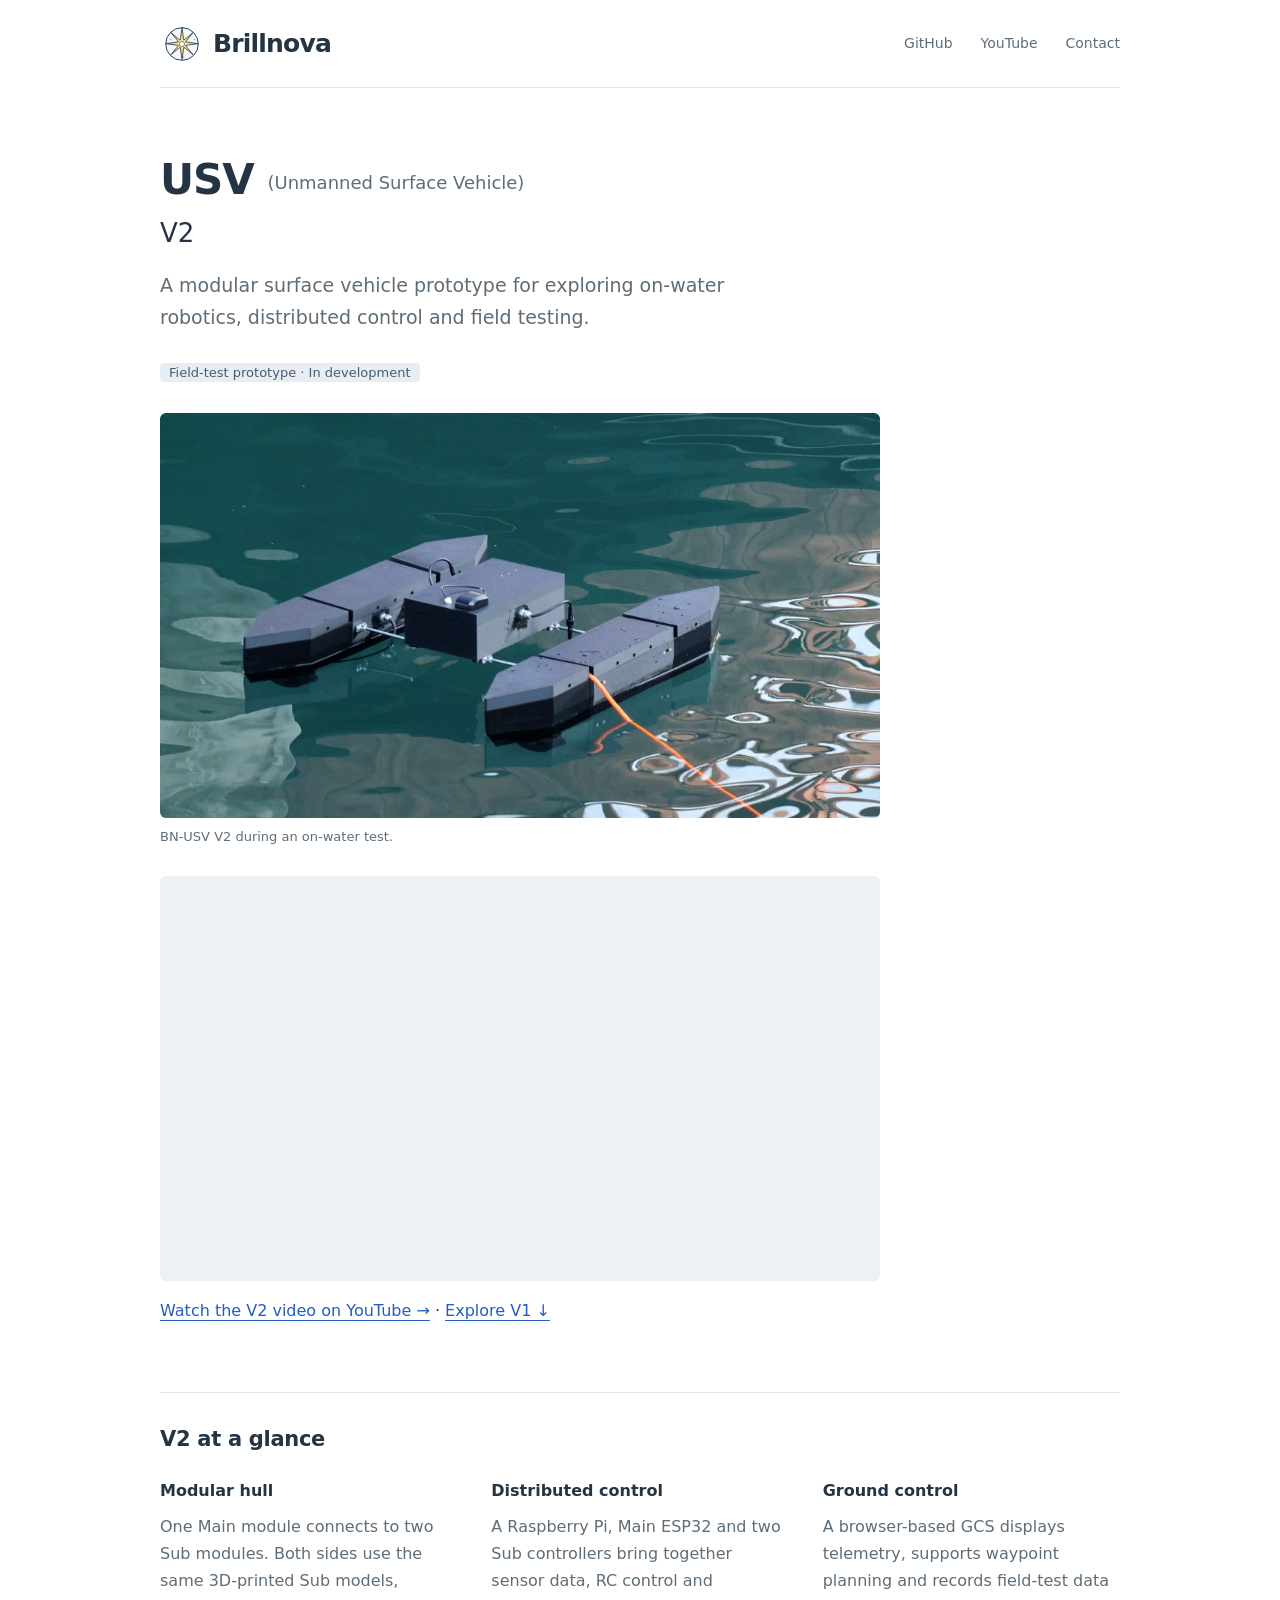
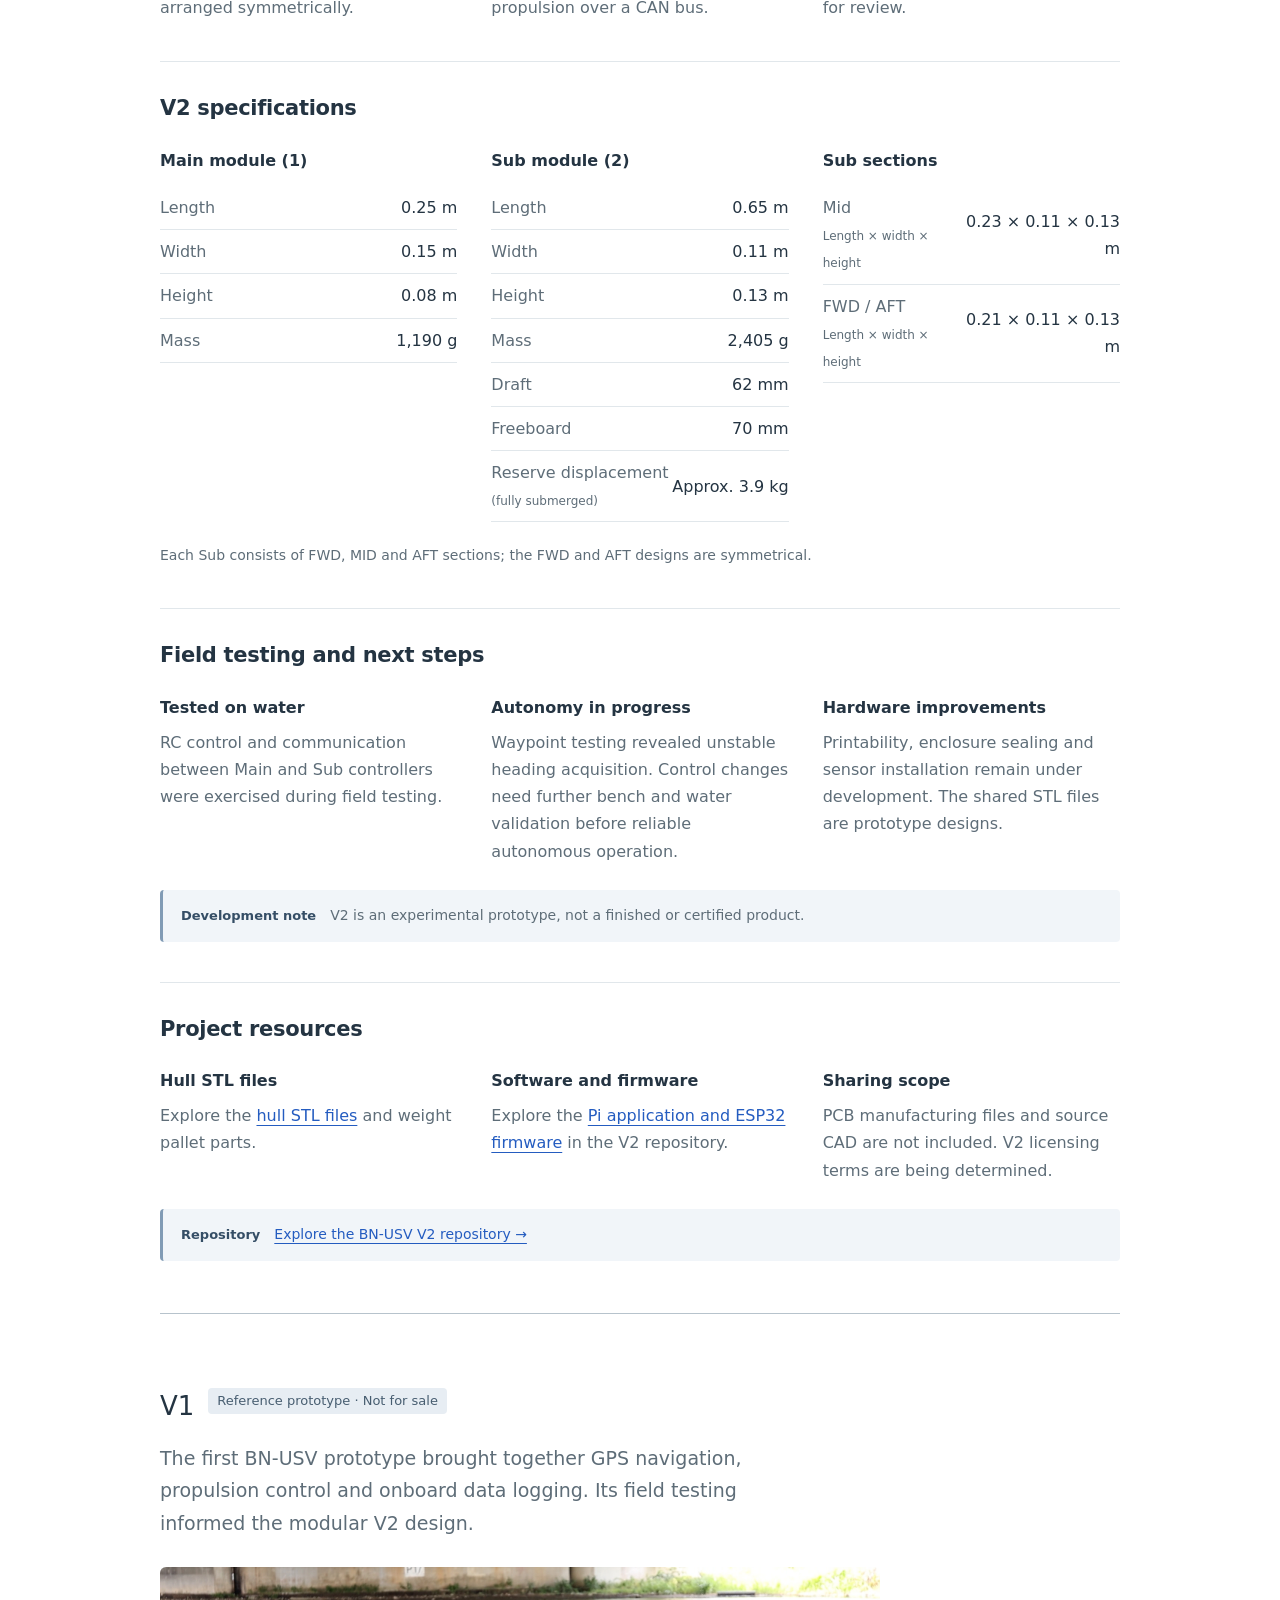
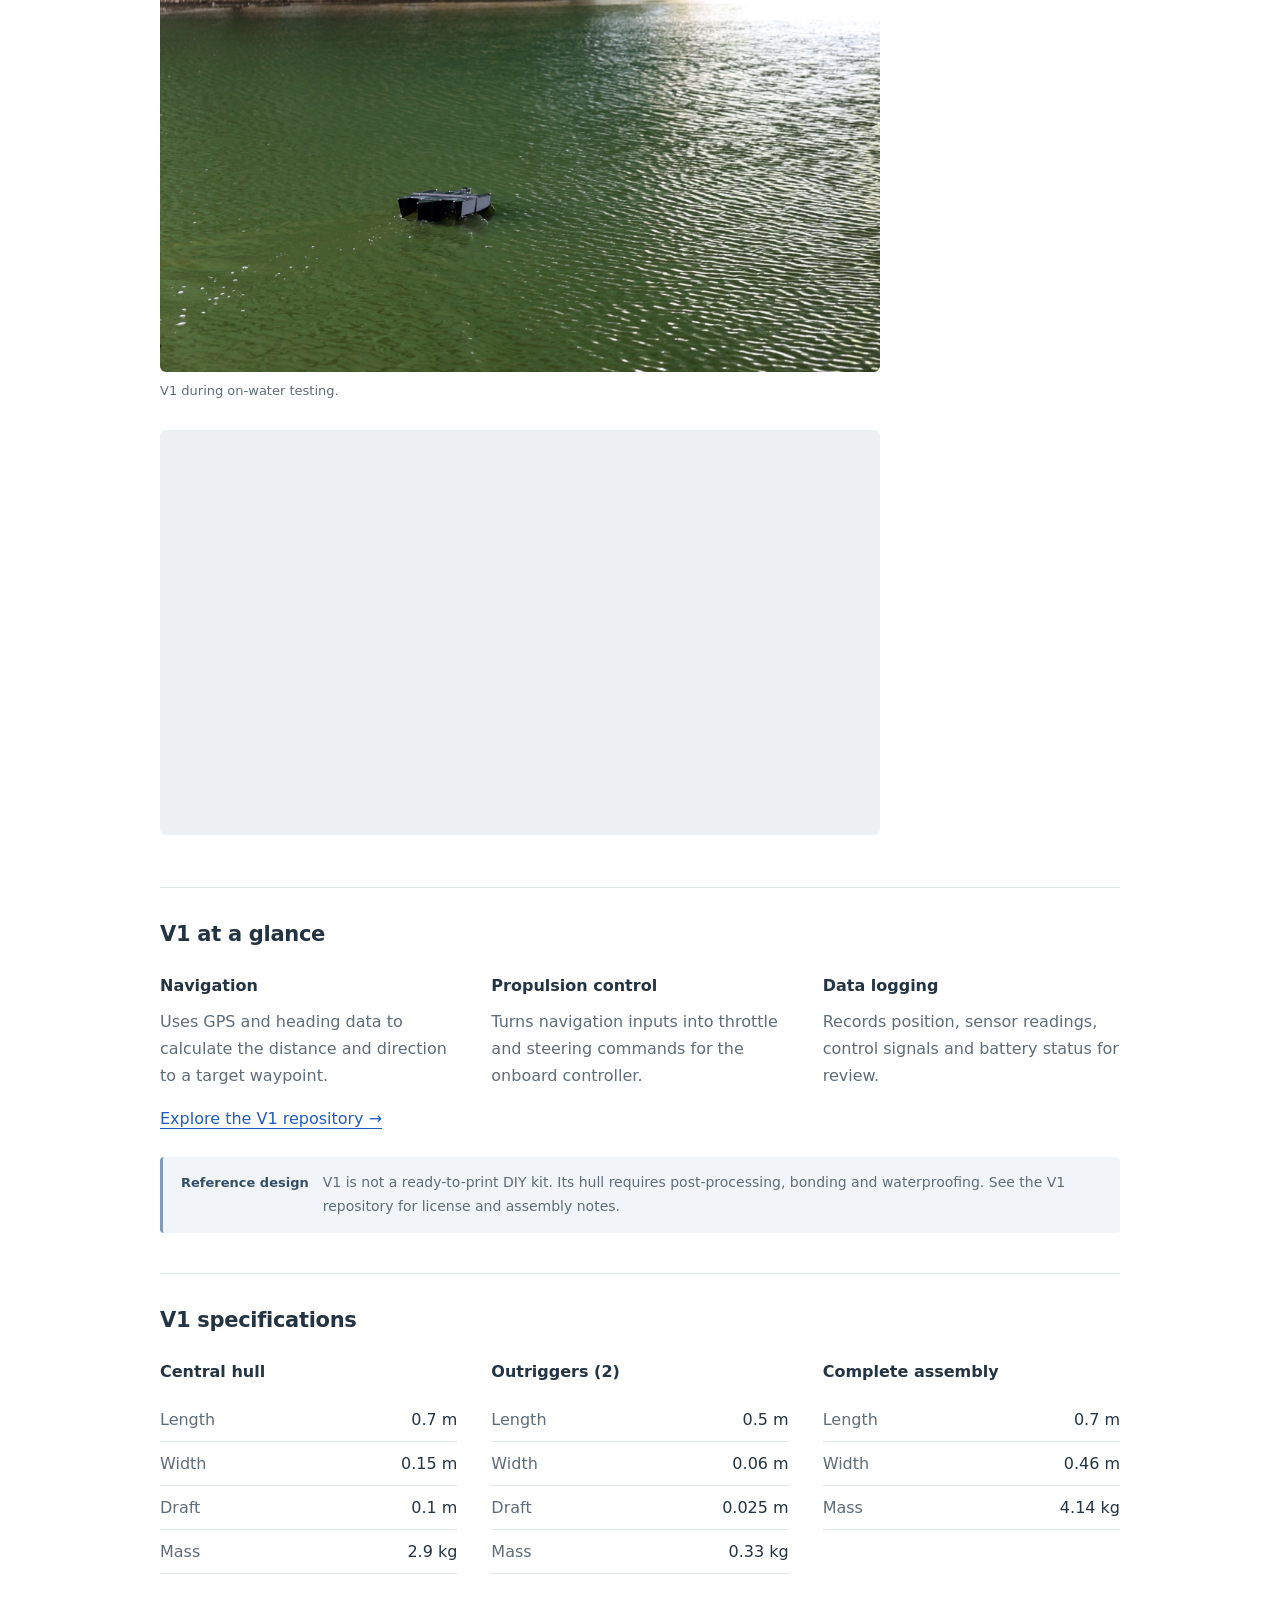
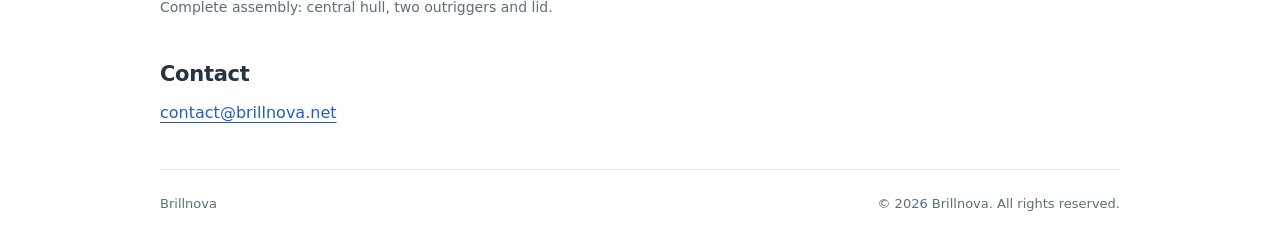
==== commit f695a650: "Link the public BN-USV V2 repository" ====
--- a/index.html
+++ b/index.html
@@ -60,11 +60,11 @@
     <section class="features" id="resources" aria-labelledby="resources-title">
       <h2 id="resources-title">Project resources</h2>
       <div class="feature-grid">
-        <article><h3>Hull STL files</h3><p>Prototype hull STL files and weight pallet parts are being prepared for the V2 repository.</p></article>
-        <article><h3>Software and firmware</h3><p>The Pi application and ESP32 operating and diagnostic sketches are being prepared for the V2 repository.</p></article>
+        <article><h3>Hull STL files</h3><p>Explore the <a href="https://github.com/Brillnova/BN-USV-V2/tree/main/hardware/stl">hull STL files</a> and weight pallet parts.</p></article>
+        <article><h3>Software and firmware</h3><p>Explore the <a href="https://github.com/Brillnova/BN-USV-V2">Pi application and ESP32 firmware</a> in the V2 repository.</p></article>
         <article><h3>Sharing scope</h3><p>PCB manufacturing files and source CAD are not included. V2 licensing terms are being determined.</p></article>
       </div>
-      <p class="development-note"><strong>Repository</strong><span>The V2 materials are being prepared for publication. A repository link will be added when available.</span></p>
+      <p class="development-note"><strong>Repository</strong><span><a href="https://github.com/Brillnova/BN-USV-V2">Explore the BN-USV V2 repository →</a></span></p>
     </section>
     <hr class="version-divider">
     <section class="intro" id="v1" aria-labelledby="v1-title">
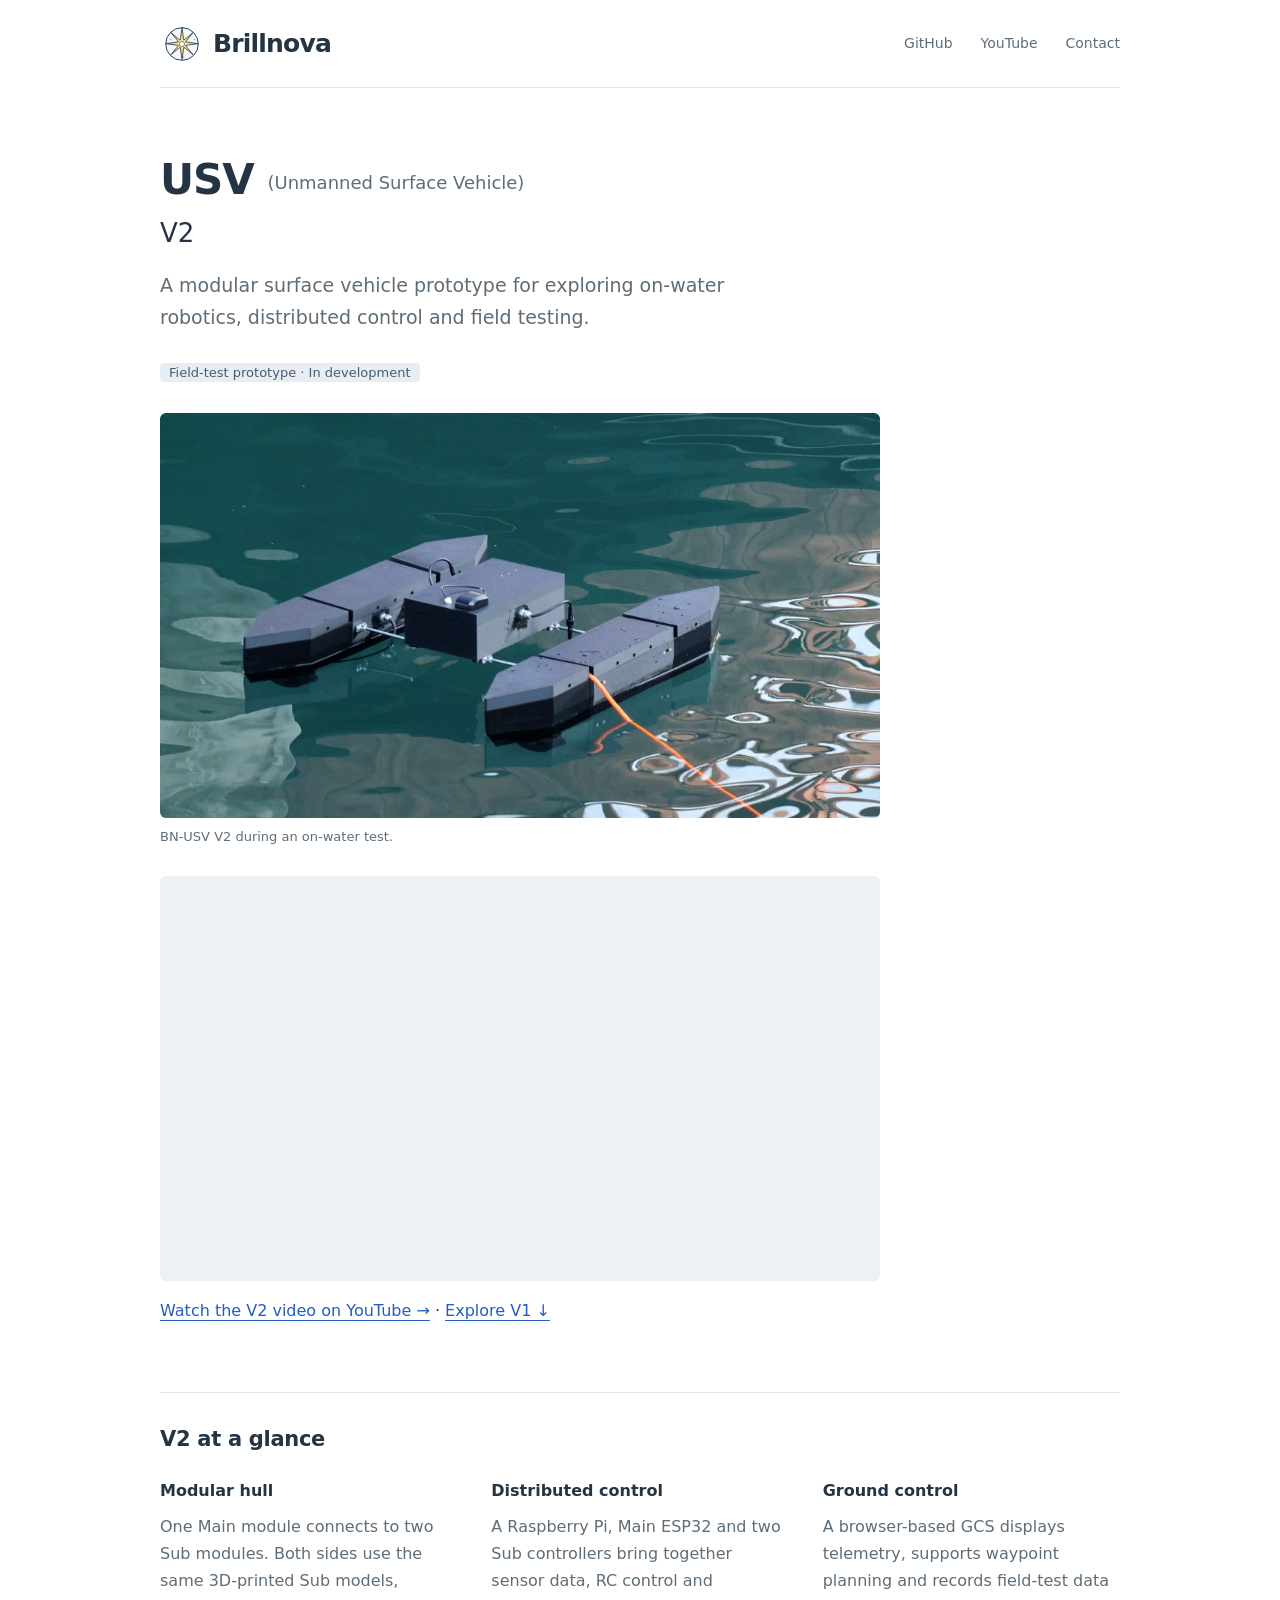
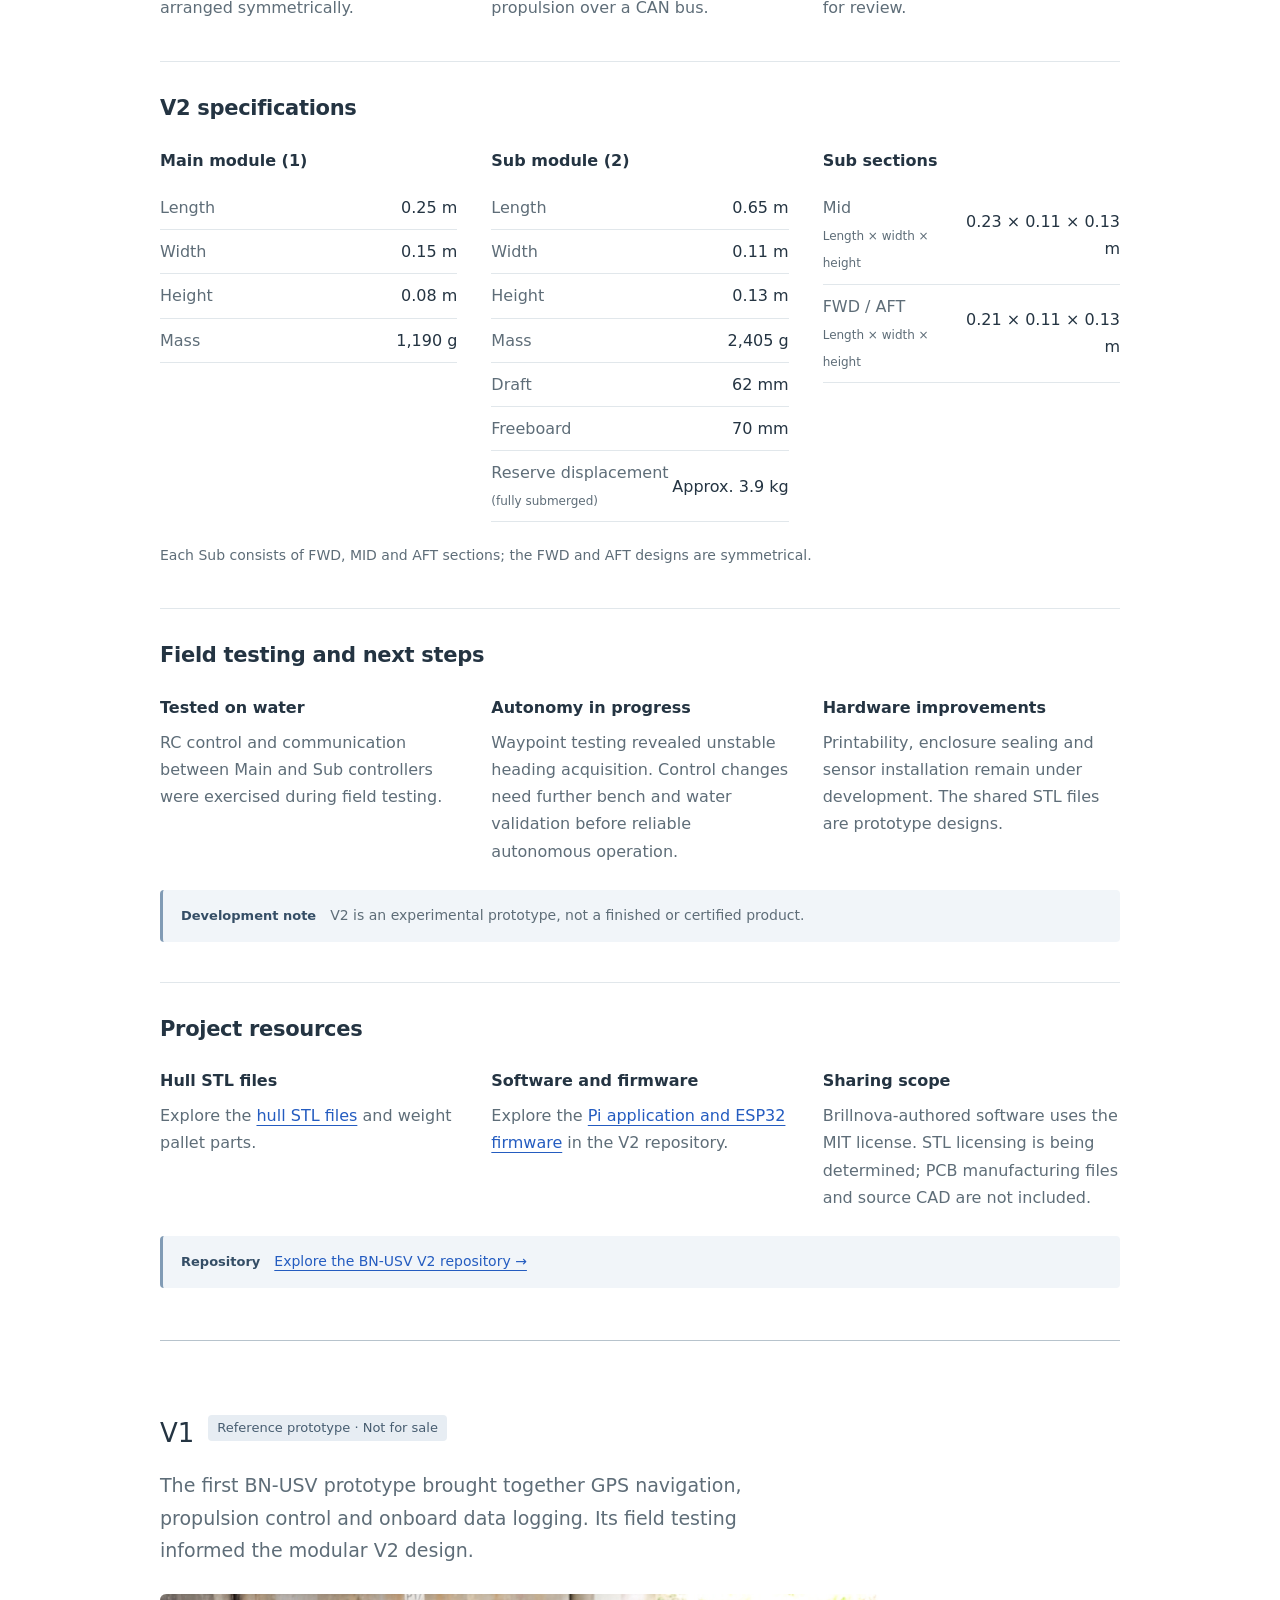
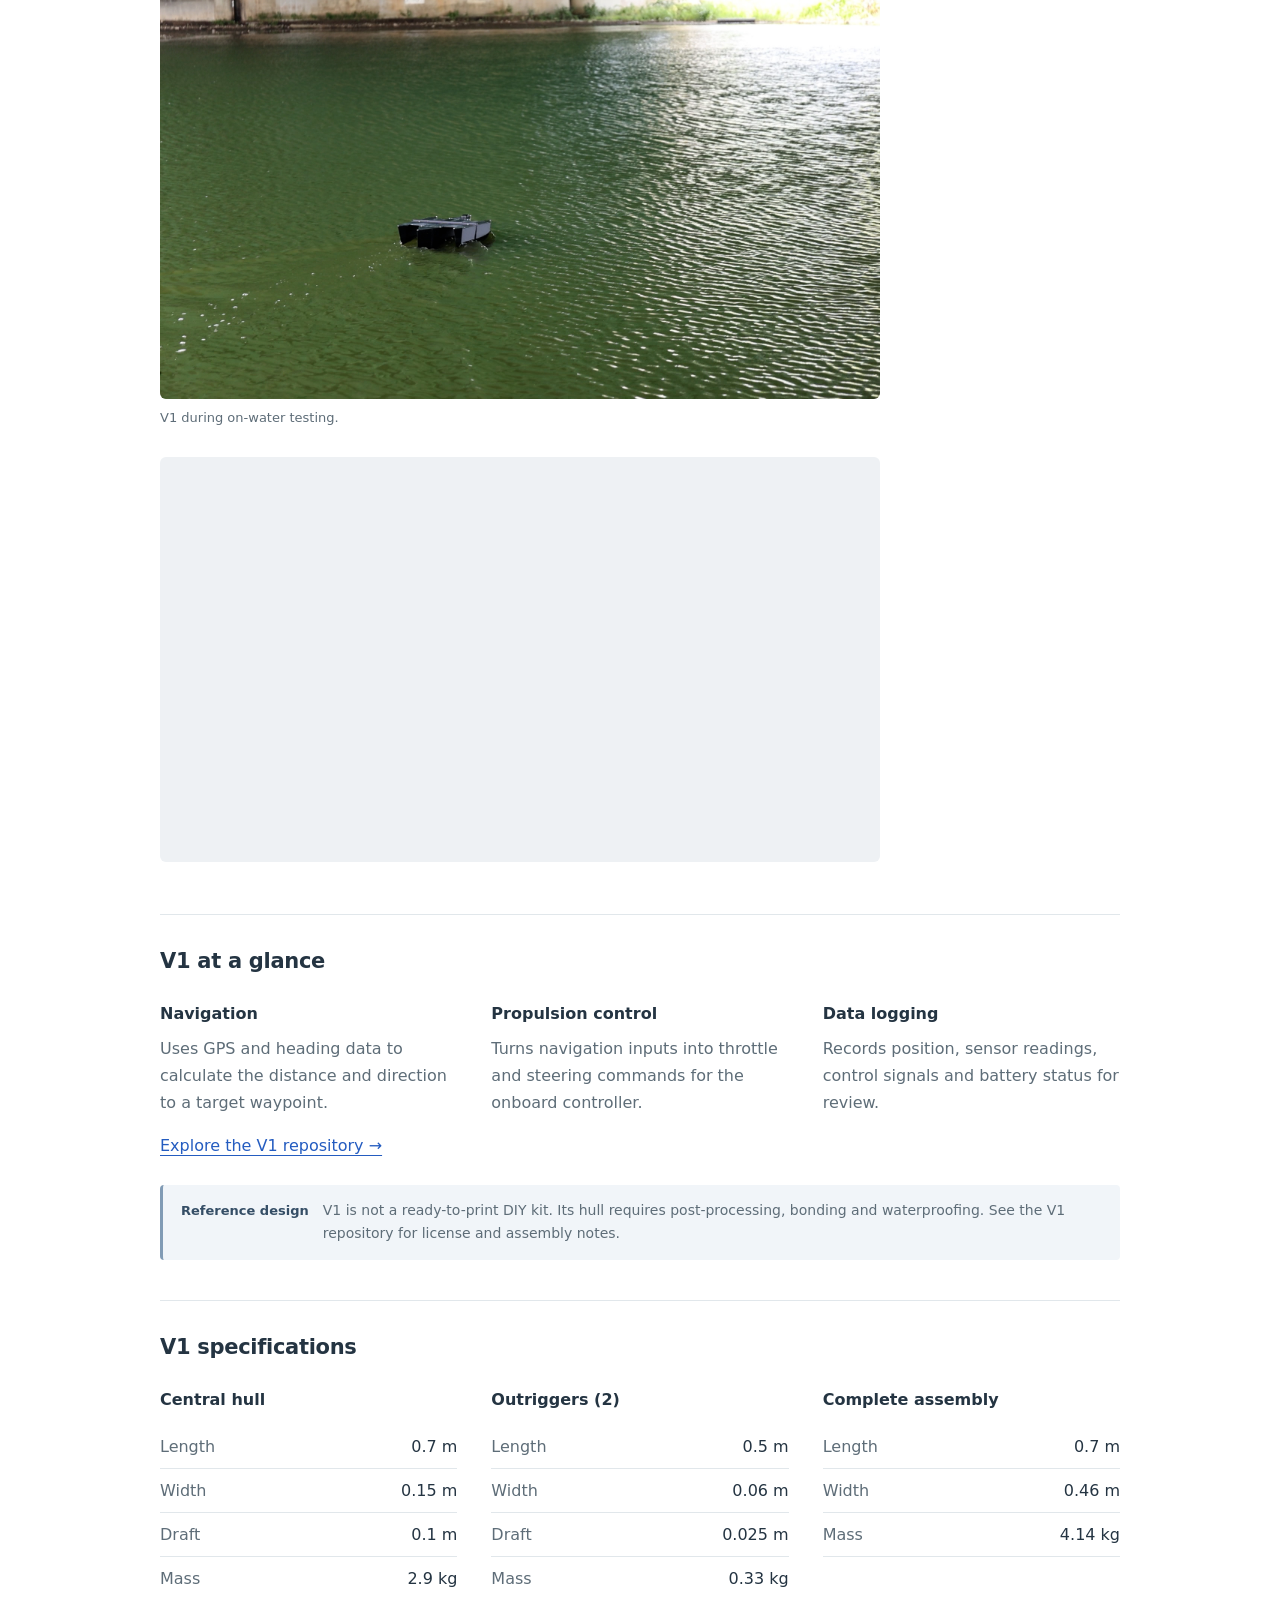
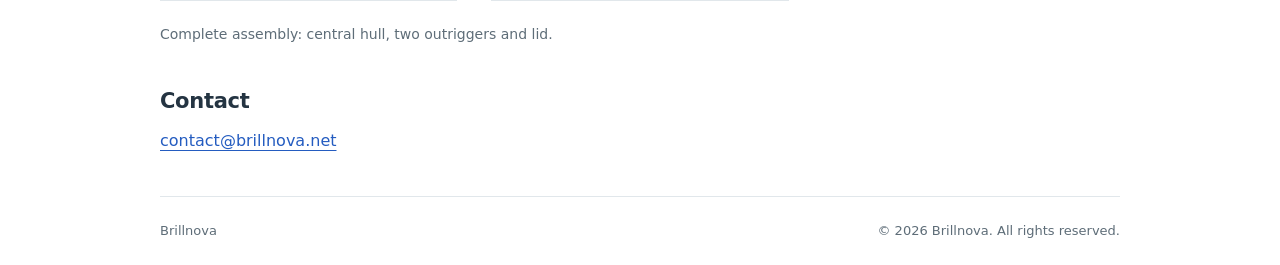
==== commit 8178dd62: "Clarify V2 software licensing" ====
--- a/index.html
+++ b/index.html
@@ -62,7 +62,7 @@
       <div class="feature-grid">
         <article><h3>Hull STL files</h3><p>Explore the <a href="https://github.com/Brillnova/BN-USV-V2/tree/main/hardware/stl">hull STL files</a> and weight pallet parts.</p></article>
         <article><h3>Software and firmware</h3><p>Explore the <a href="https://github.com/Brillnova/BN-USV-V2">Pi application and ESP32 firmware</a> in the V2 repository.</p></article>
-        <article><h3>Sharing scope</h3><p>PCB manufacturing files and source CAD are not included. V2 licensing terms are being determined.</p></article>
+        <article><h3>Sharing scope</h3><p>Brillnova-authored software uses the MIT license. STL licensing is being determined; PCB manufacturing files and source CAD are not included.</p></article>
       </div>
       <p class="development-note"><strong>Repository</strong><span><a href="https://github.com/Brillnova/BN-USV-V2">Explore the BN-USV V2 repository →</a></span></p>
     </section>
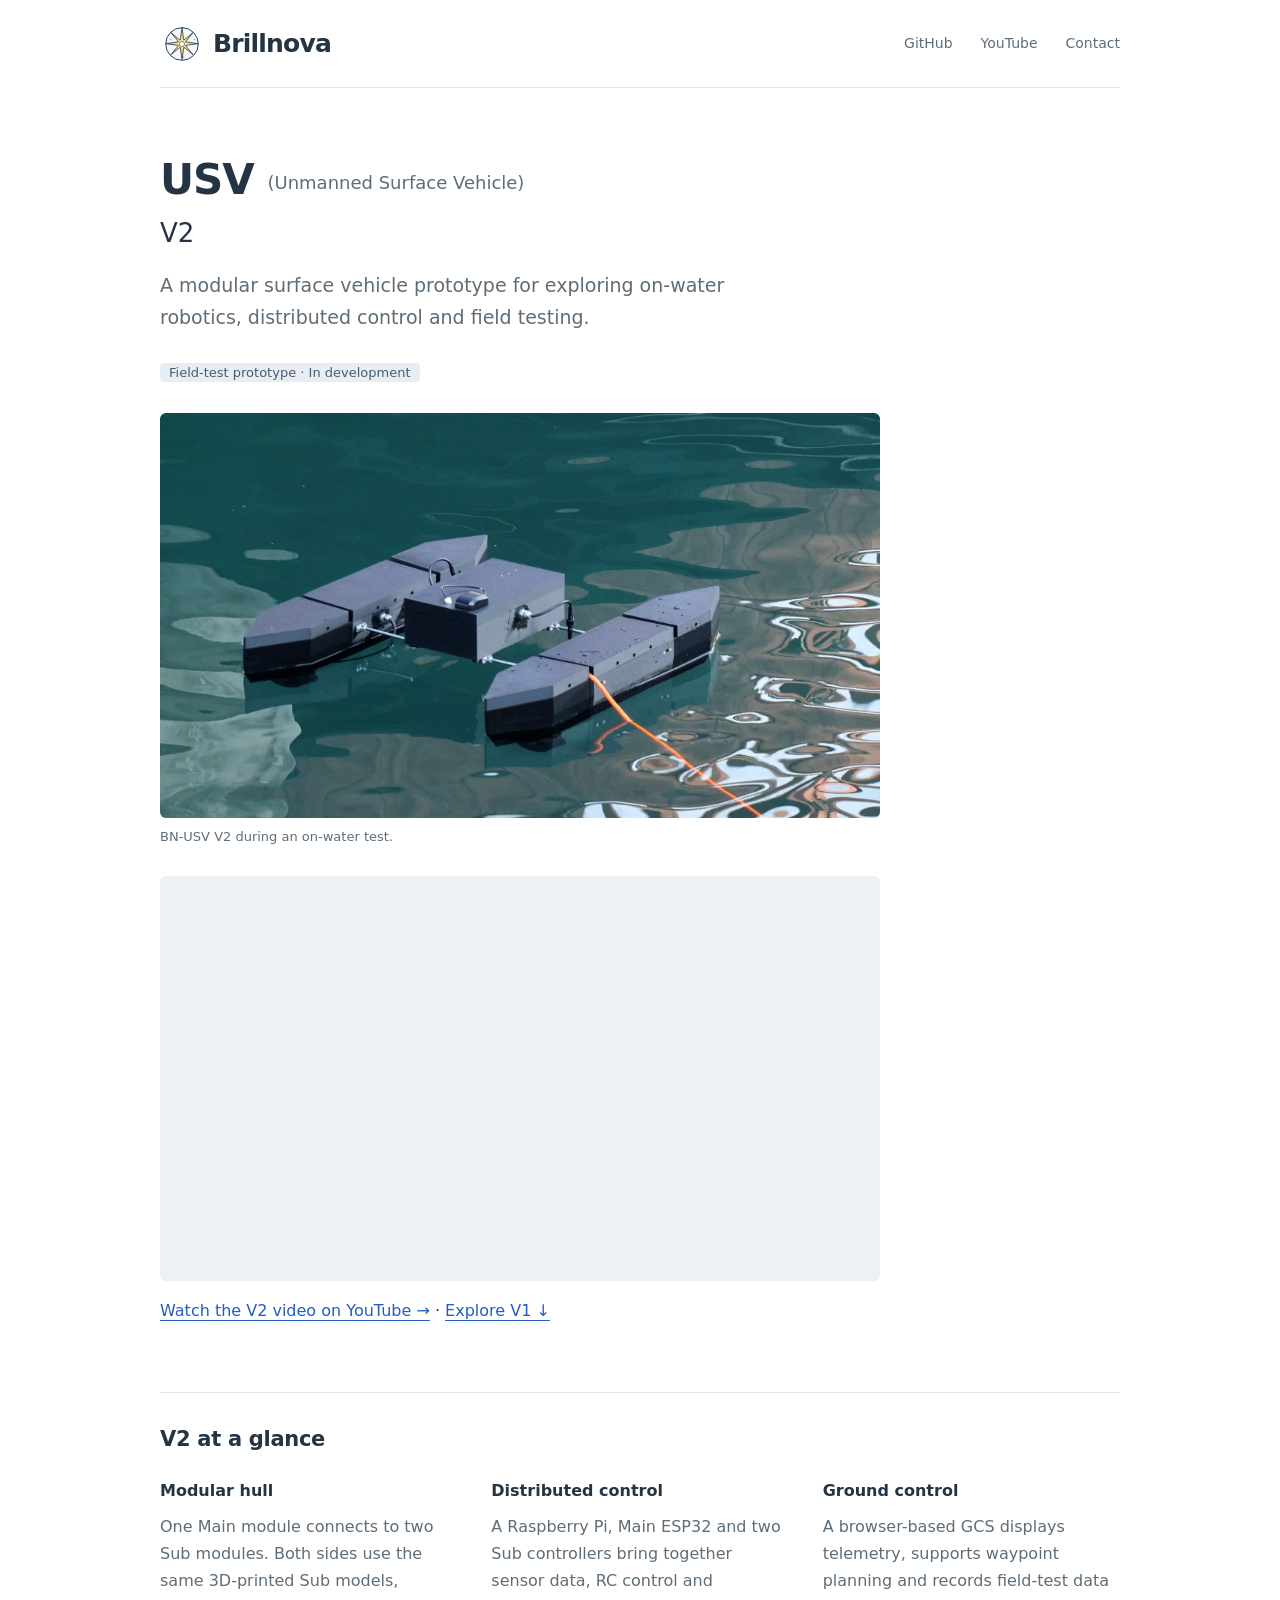
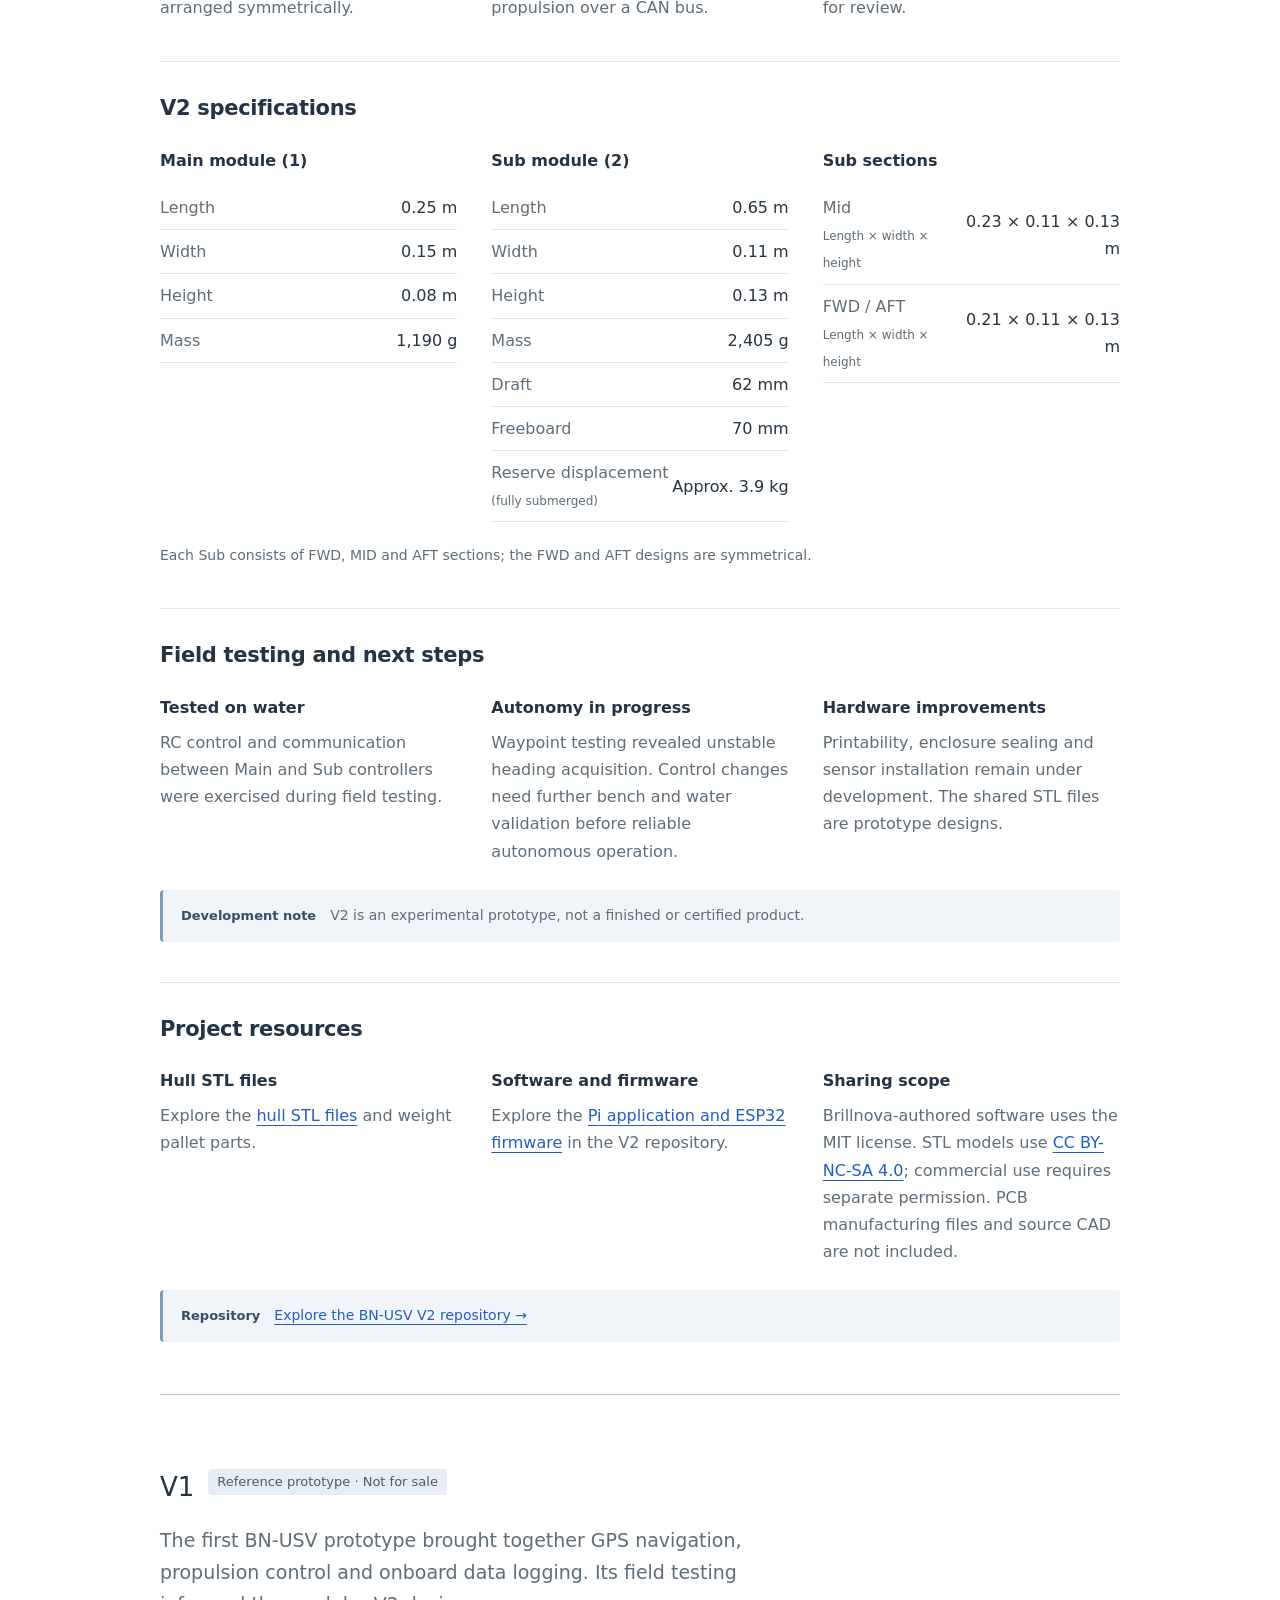
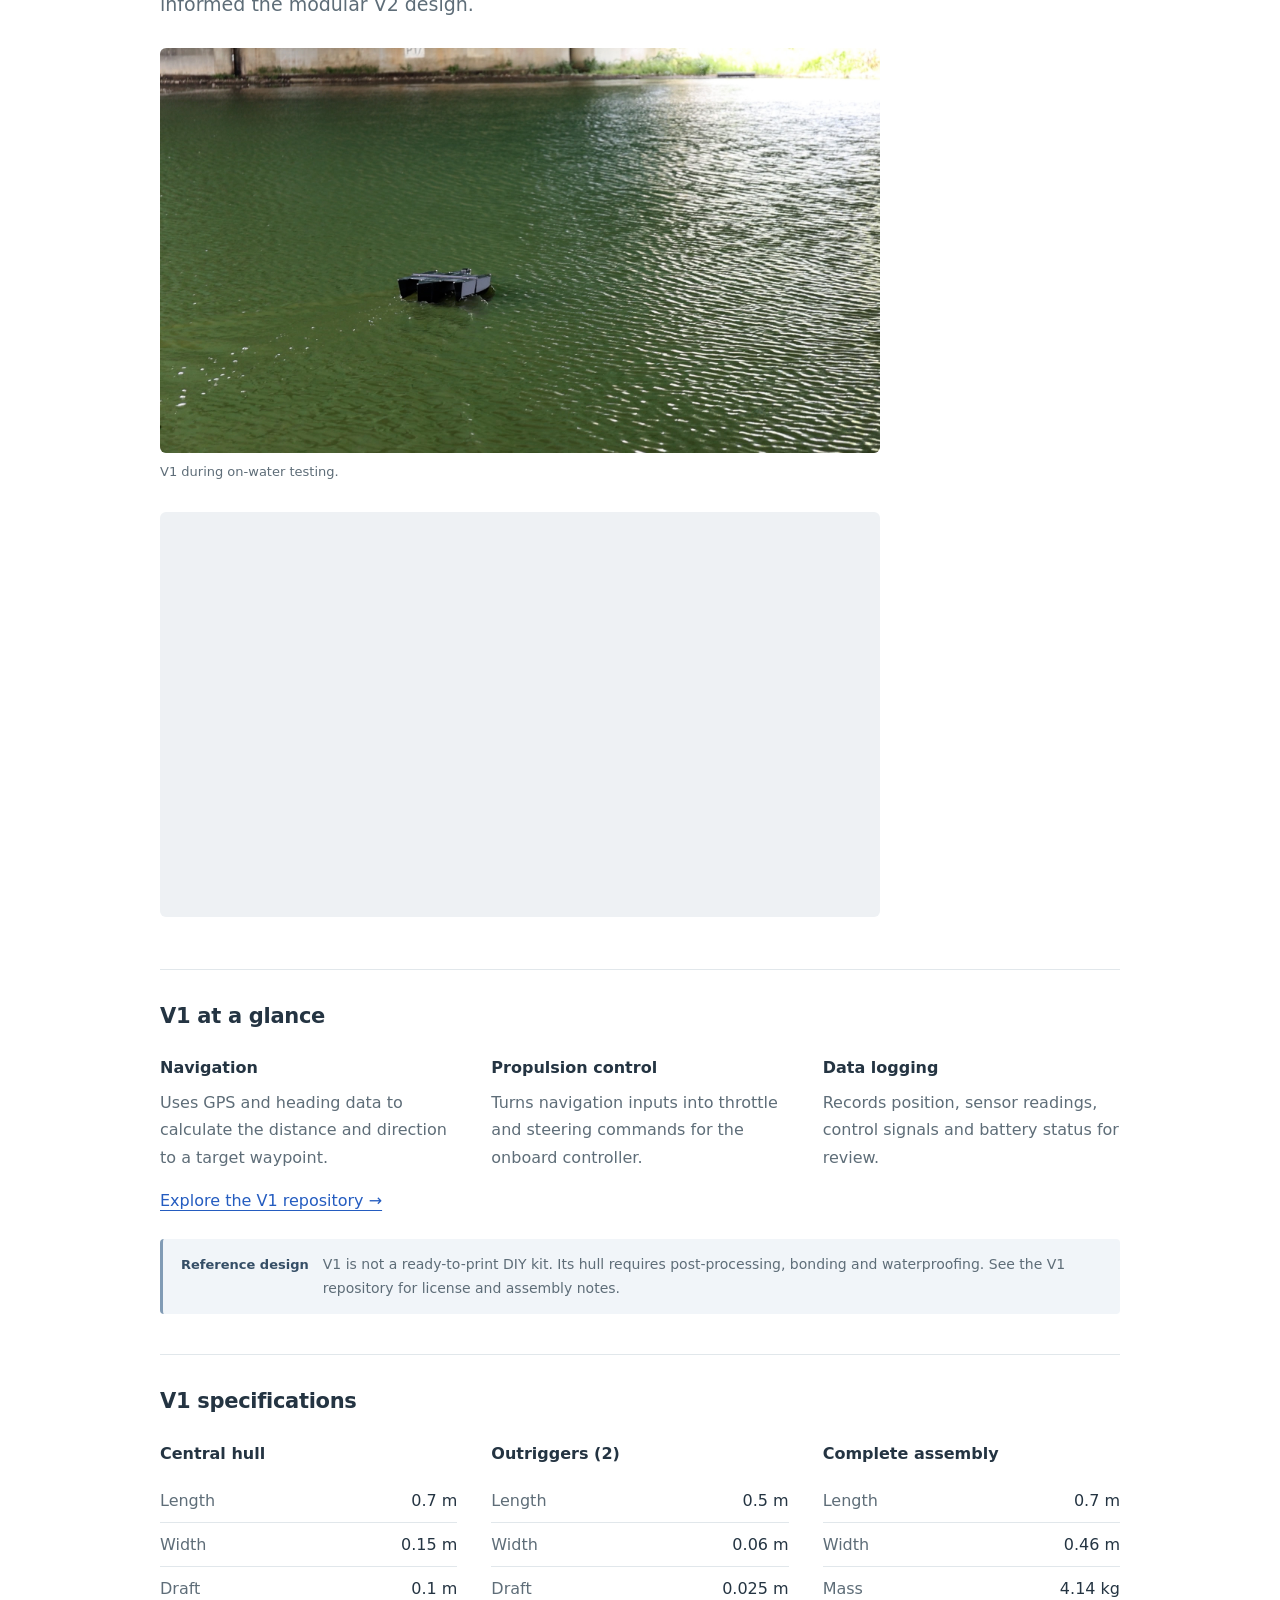
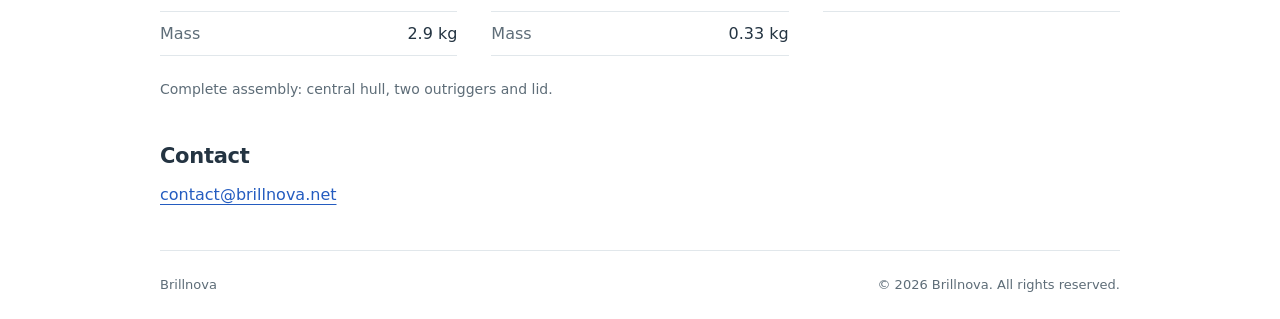
==== commit 9fb4d49a: "Document the V2 STL license" ====
--- a/index.html
+++ b/index.html
@@ -62,7 +62,7 @@
       <div class="feature-grid">
         <article><h3>Hull STL files</h3><p>Explore the <a href="https://github.com/Brillnova/BN-USV-V2/tree/main/hardware/stl">hull STL files</a> and weight pallet parts.</p></article>
         <article><h3>Software and firmware</h3><p>Explore the <a href="https://github.com/Brillnova/BN-USV-V2">Pi application and ESP32 firmware</a> in the V2 repository.</p></article>
-        <article><h3>Sharing scope</h3><p>Brillnova-authored software uses the MIT license. STL licensing is being determined; PCB manufacturing files and source CAD are not included.</p></article>
+        <article><h3>Sharing scope</h3><p>Brillnova-authored software uses the MIT license. STL models use <a href="https://creativecommons.org/licenses/by-nc-sa/4.0/">CC BY-NC-SA 4.0</a>; commercial use requires separate permission. PCB manufacturing files and source CAD are not included.</p></article>
       </div>
       <p class="development-note"><strong>Repository</strong><span><a href="https://github.com/Brillnova/BN-USV-V2">Explore the BN-USV V2 repository →</a></span></p>
     </section>
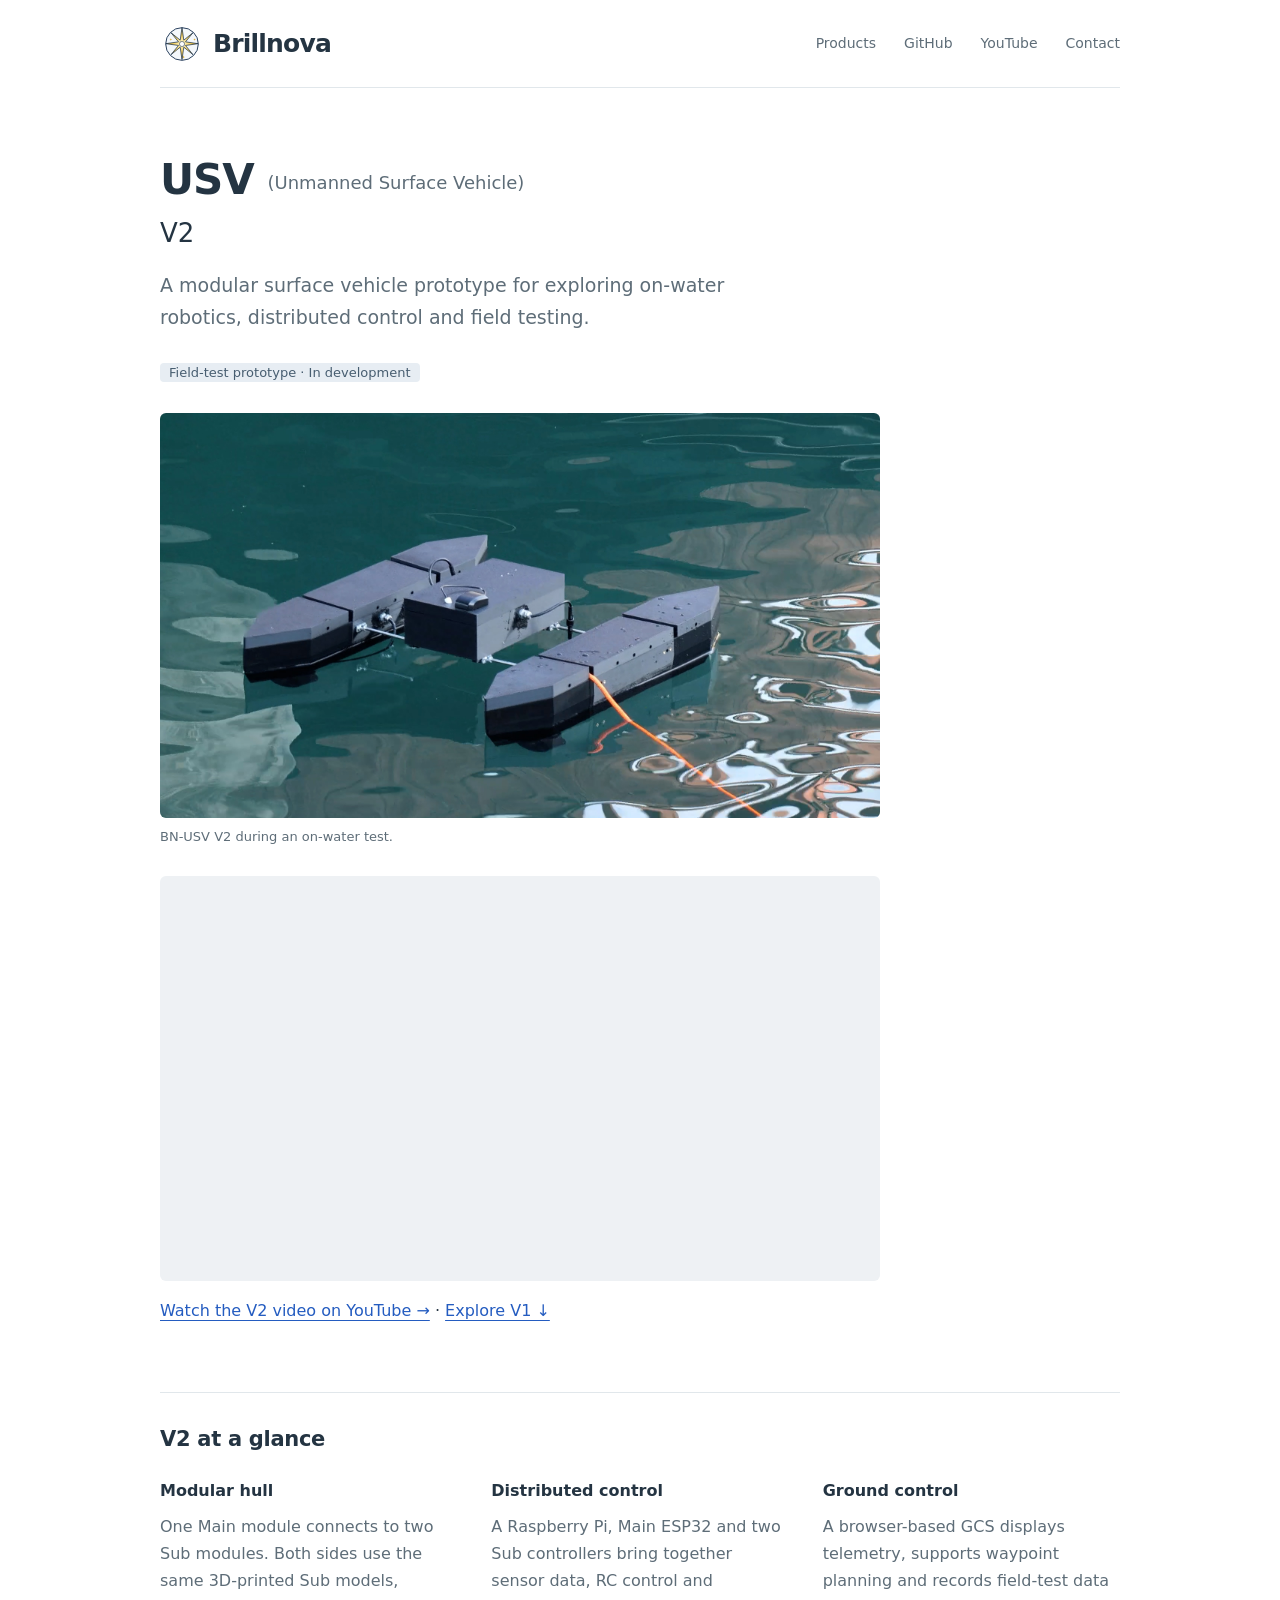
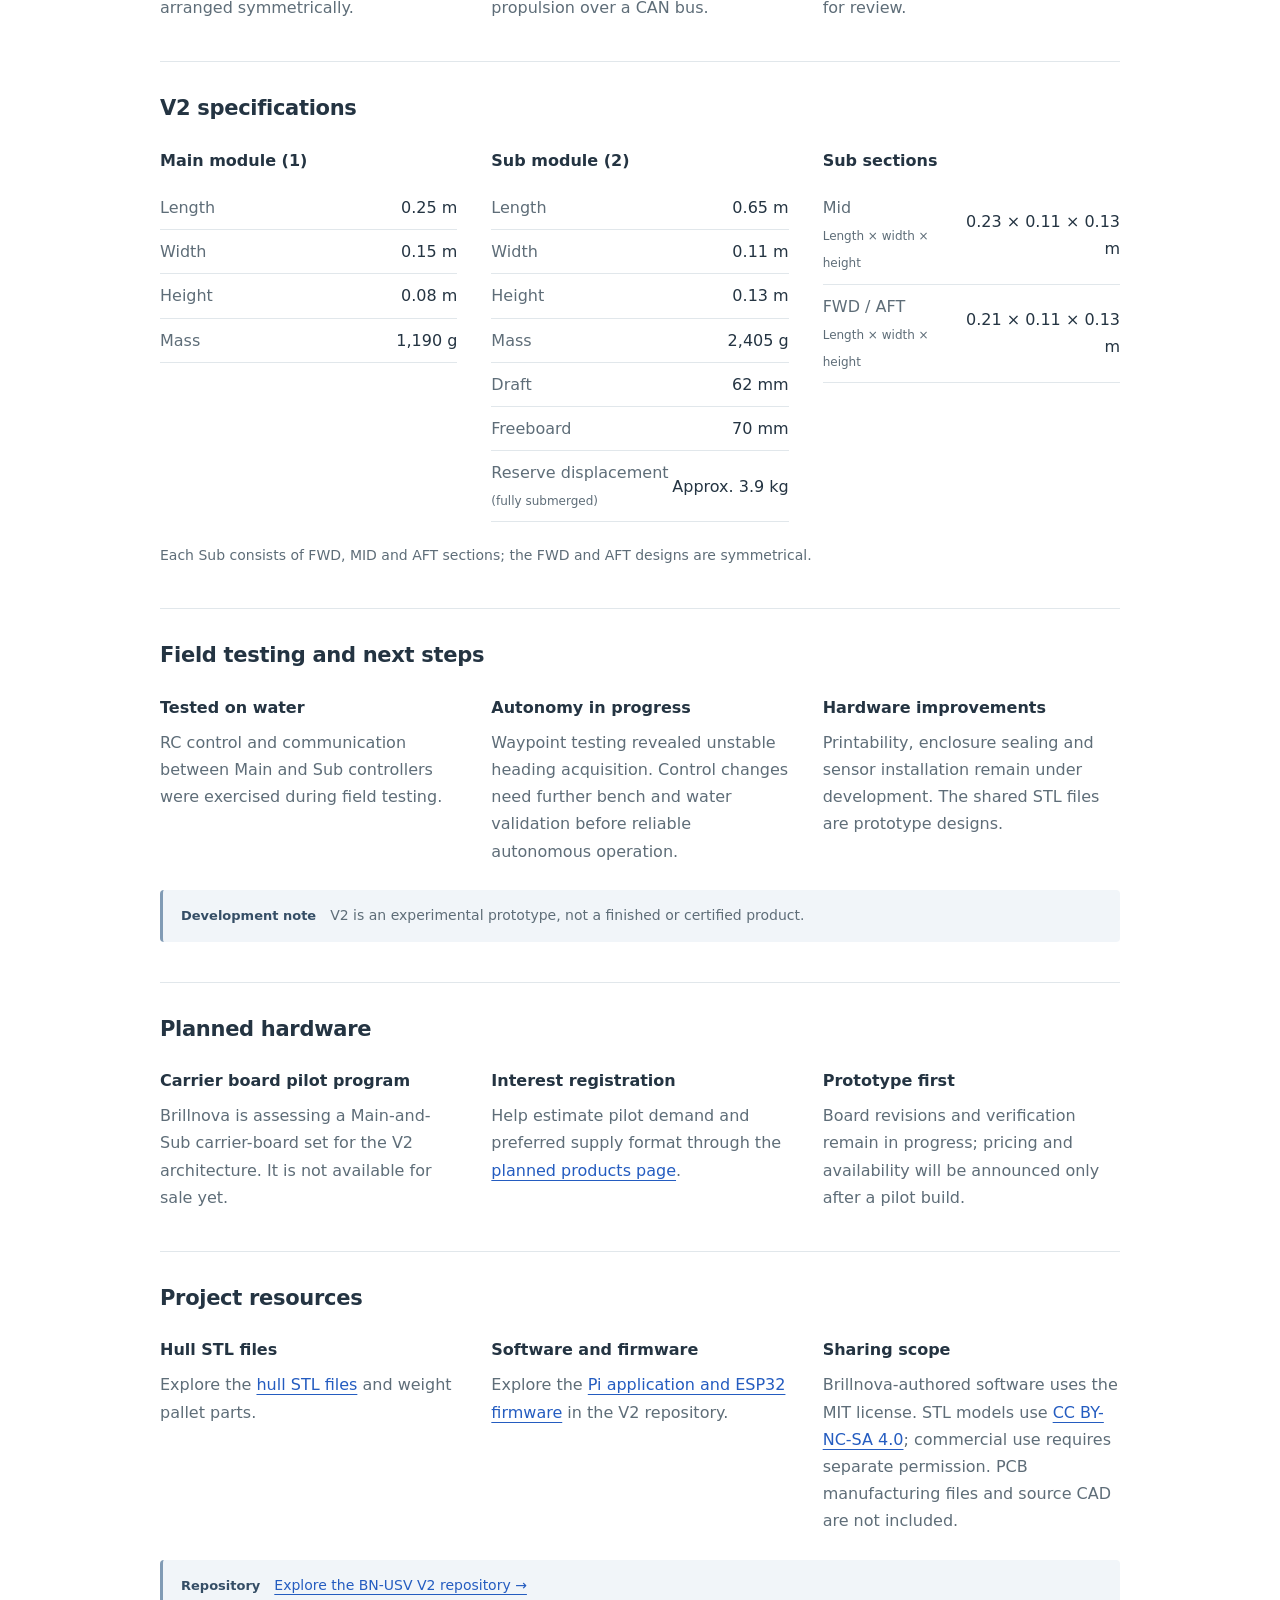
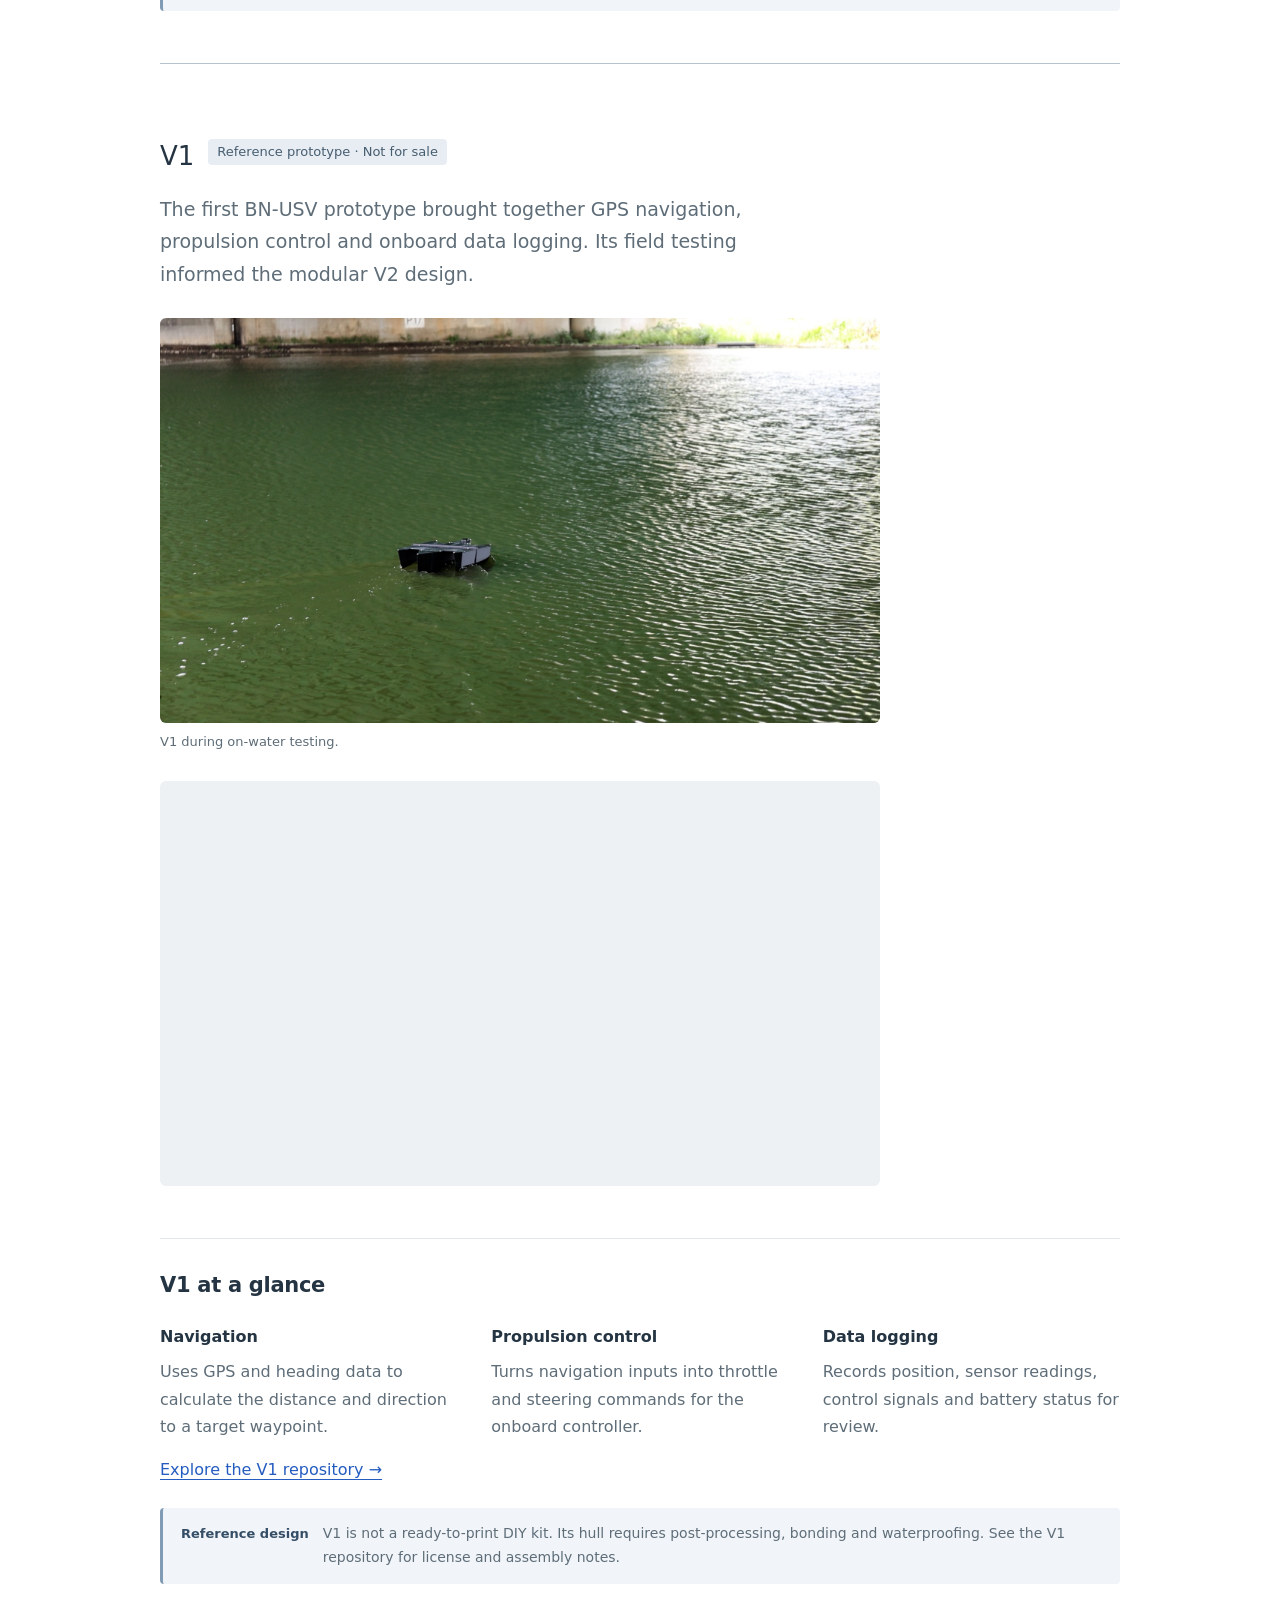
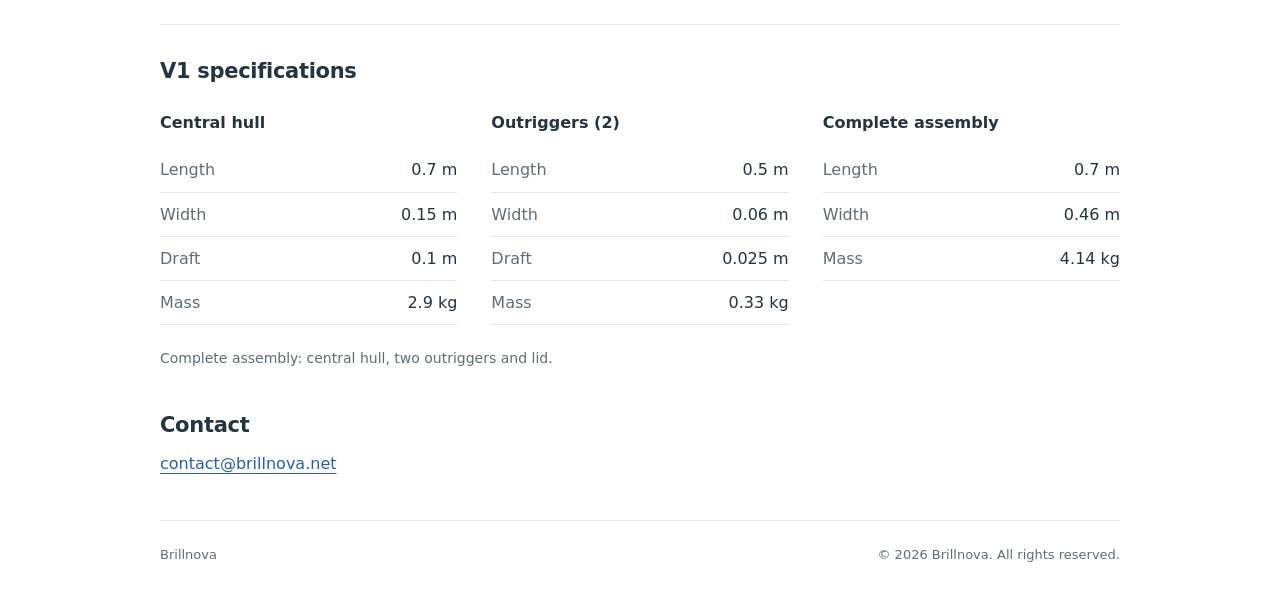
==== commit f5a6b4a7: "Link planned carrier board products page" ====
--- a/index.html
+++ b/index.html
@@ -13,7 +13,7 @@
   <a class="skip" href="#main">Skip to content</a>
   <header class="header wrap">
     <a class="brand" href="https://brillnova.net"><img src="./brillnova-symbol.svg" alt="" width="44" height="44"><span>Brillnova</span></a>
-    <nav aria-label="Main navigation"><a href="https://github.com/Brillnova">GitHub</a><a href="https://www.youtube.com/@Brillnova">YouTube</a><a href="#contact">Contact</a></nav>
+    <nav aria-label="Main navigation"><a href="./products.html">Products</a><a href="https://github.com/Brillnova">GitHub</a><a href="https://www.youtube.com/@Brillnova">YouTube</a><a href="#contact">Contact</a></nav>
   </header>
   <main id="main" class="wrap">
     <section class="intro" aria-labelledby="title">
@@ -56,6 +56,14 @@
         <article><h3>Hardware improvements</h3><p>Printability, enclosure sealing and sensor installation remain under development. The shared STL files are prototype designs.</p></article>
       </div>
       <p class="development-note"><strong>Development note</strong><span>V2 is an experimental prototype, not a finished or certified product.</span></p>
+    </section>
+    <section class="features" id="products" aria-labelledby="products-title">
+      <h2 id="products-title">Planned hardware</h2>
+      <div class="feature-grid">
+        <article><h3>Carrier board pilot program</h3><p>Brillnova is assessing a Main-and-Sub carrier-board set for the V2 architecture. It is not available for sale yet.</p></article>
+        <article><h3>Interest registration</h3><p>Help estimate pilot demand and preferred supply format through the <a href="./products.html">planned products page</a>.</p></article>
+        <article><h3>Prototype first</h3><p>Board revisions and verification remain in progress; pricing and availability will be announced only after a pilot build.</p></article>
+      </div>
     </section>
     <section class="features" id="resources" aria-labelledby="resources-title">
       <h2 id="resources-title">Project resources</h2>
--- a/styles.css
+++ b/styles.css
@@ -60,3 +60,28 @@
 
 #v2-specifications-title + .spec-grid td{white-space:normal}
 #v2-specifications-title + .spec-grid small{font-size:12px;color:var(--muted)}
+
+/* Products */
+.product-hero{padding:66px 0 48px;display:grid;grid-template-columns:minmax(0,1fr) minmax(0,1.05fr);align-items:center;gap:44px}
+.product-hero h1{font-size:clamp(32px,4.4vw,48px);letter-spacing:-1.2px;line-height:1.18;margin:8px 0 20px}
+.eyebrow,.card-kicker{font-size:12px;font-weight:700;letter-spacing:1.2px;color:#426277;margin:0 0 8px}
+.board-visual{margin:0}
+.board-visual img{display:block;width:100%;height:auto;border-radius:8px;border:1px solid #d9e7ea;background:#0b2630}
+.board-visual figcaption{font-size:12px;line-height:1.5;color:var(--muted);margin-top:8px}
+.product-cards{display:grid;grid-template-columns:repeat(3,minmax(0,1fr));gap:20px}
+.product-card{border:1px solid var(--line);border-radius:8px;padding:24px 22px;background:#fcfdfe}
+.product-card h3{font-size:18px;margin-bottom:12px}
+.product-card ul{margin:0;padding-left:19px;color:var(--muted);font-size:15px}
+.product-card li+li{margin-top:8px}
+.price-panel{display:grid;grid-template-columns:minmax(0,1fr) minmax(230px,.7fr);gap:30px;padding:27px 30px;border:1px solid #d6e4e9;border-radius:8px;background:#f4f9fa}
+.price-panel h3{font-size:22px;margin:0 0 8px}
+.price-panel p{margin:0;color:var(--muted)}
+.price-note{padding-left:25px;border-left:2px solid #94adb9;font-size:14px}
+.interest{margin:2px 0 56px;padding:38px 42px;border-radius:10px;background:#123d52;color:#f3fbff}
+.interest .eyebrow{color:#a6e0e1}
+.interest h2{font-size:28px;margin-bottom:12px}
+.interest>p:not(.eyebrow):not(.interest-meta){max-width:680px;margin:0 0 24px;color:#d4e4e8}
+.button{display:inline-block;padding:11px 17px;border-radius:5px;background:#e7f6f5;color:#163946;font-weight:700;text-decoration:none}
+.button:hover{background:#fff;color:#163946;text-decoration:none}
+.interest-meta{margin:14px 0 0;font-size:13px;color:#b9d2d8}
+@media(max-width:700px){.product-hero{grid-template-columns:1fr;padding:42px 0 34px;gap:28px}.product-cards{grid-template-columns:1fr}.price-panel{grid-template-columns:1fr;gap:18px;padding:24px}.price-note{padding-left:18px}.interest{padding:29px 24px;margin-bottom:38px}}
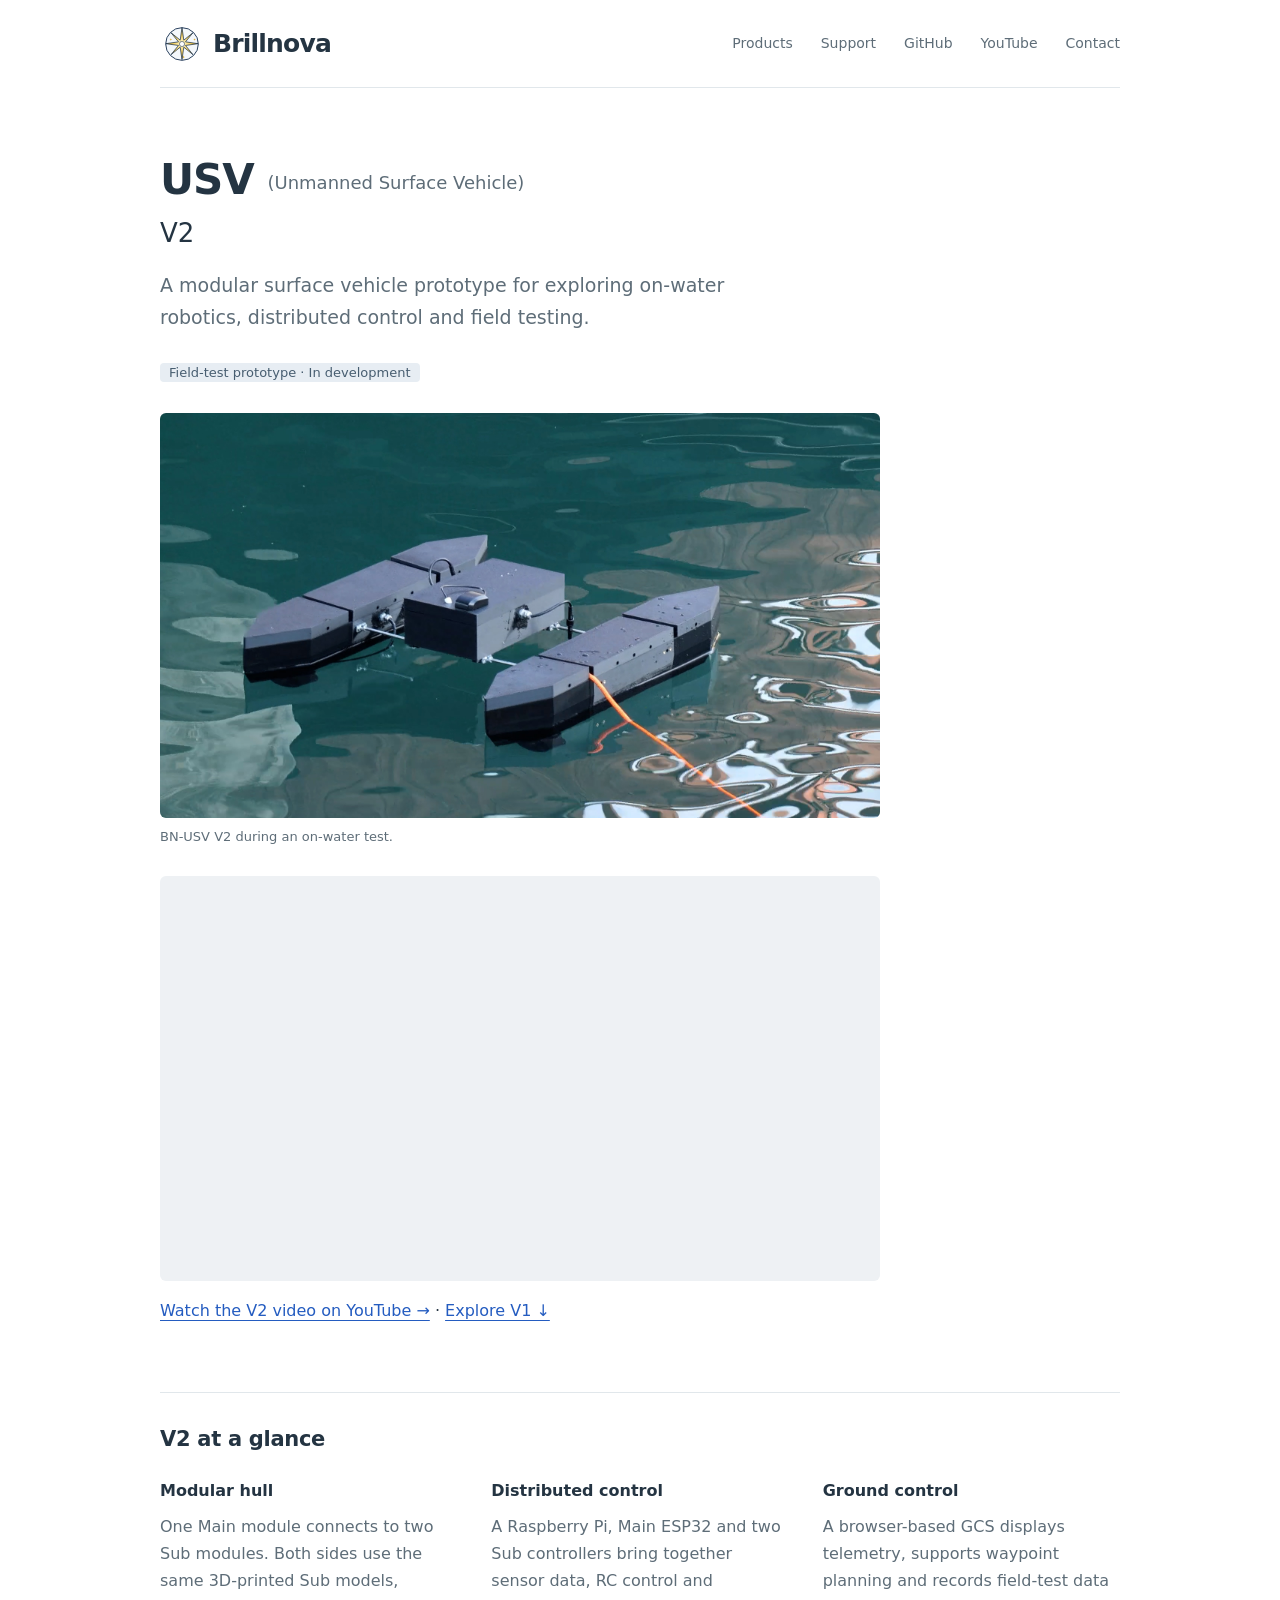
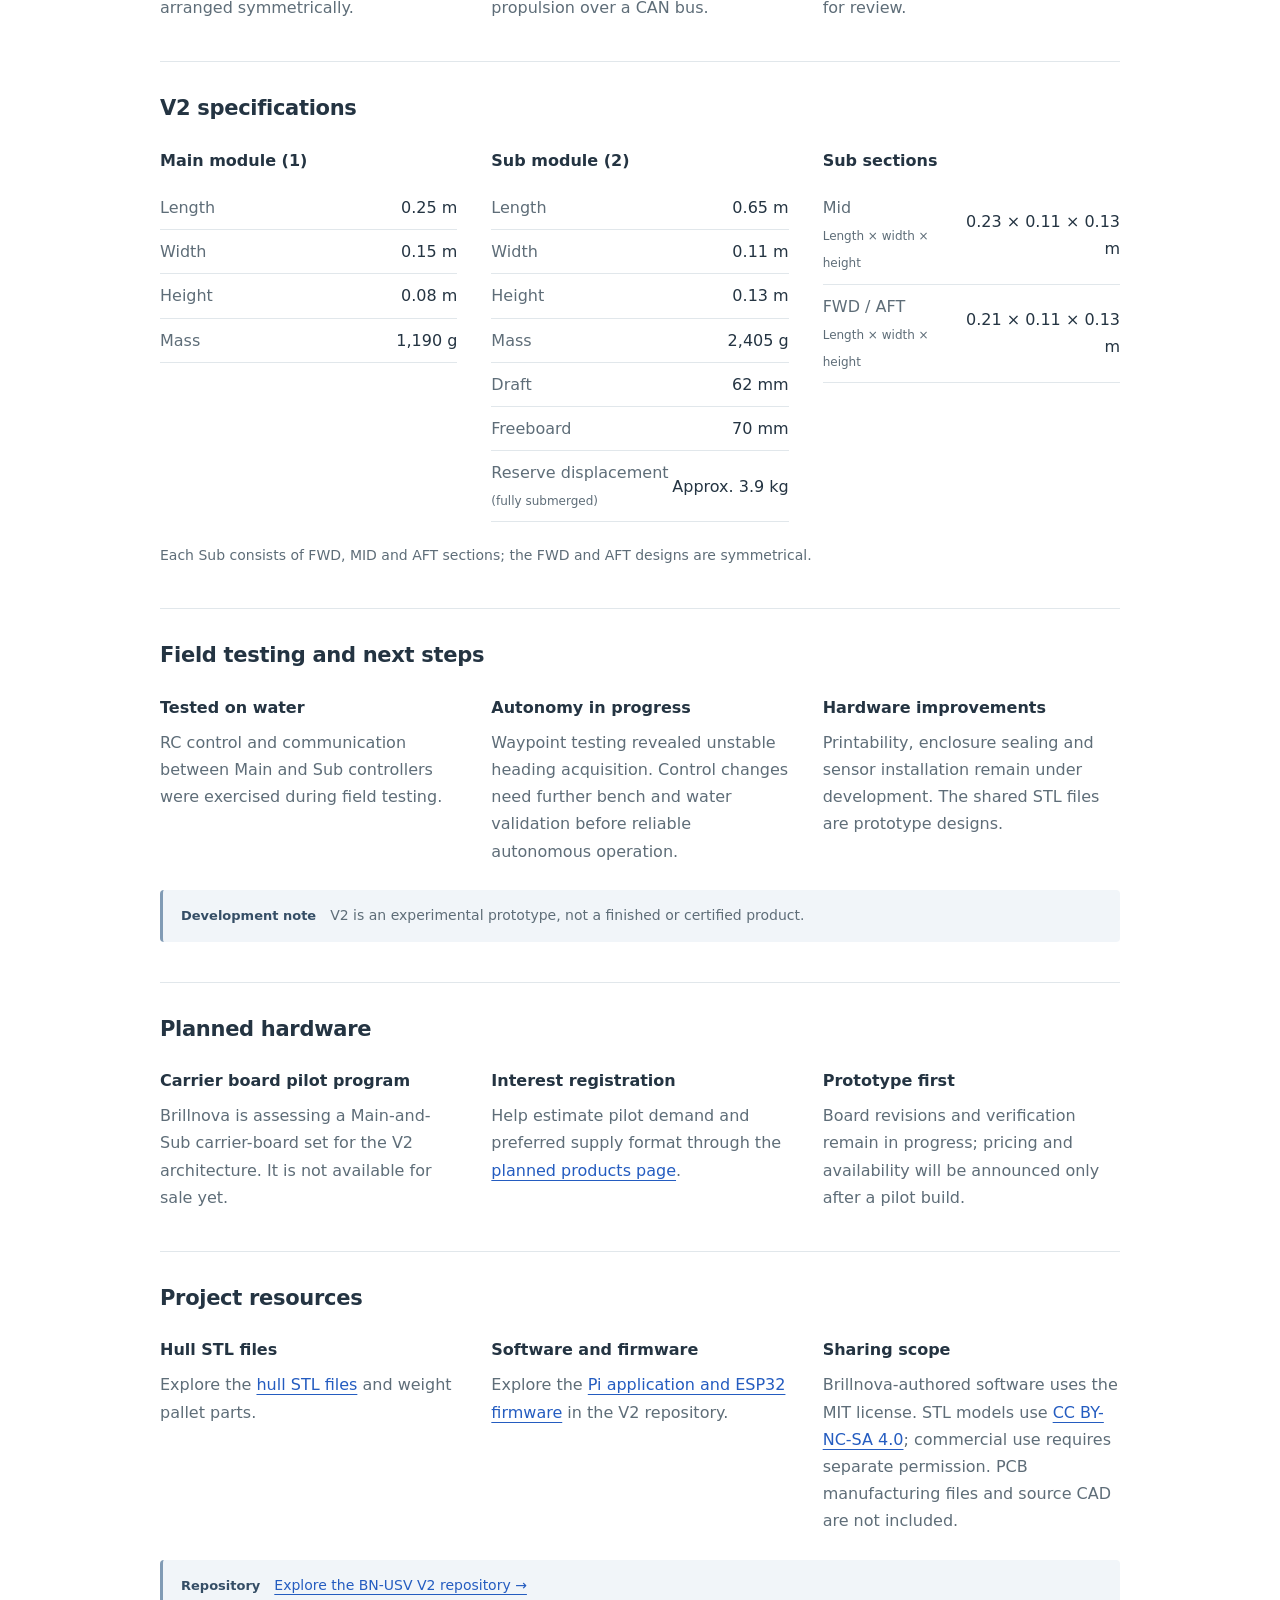
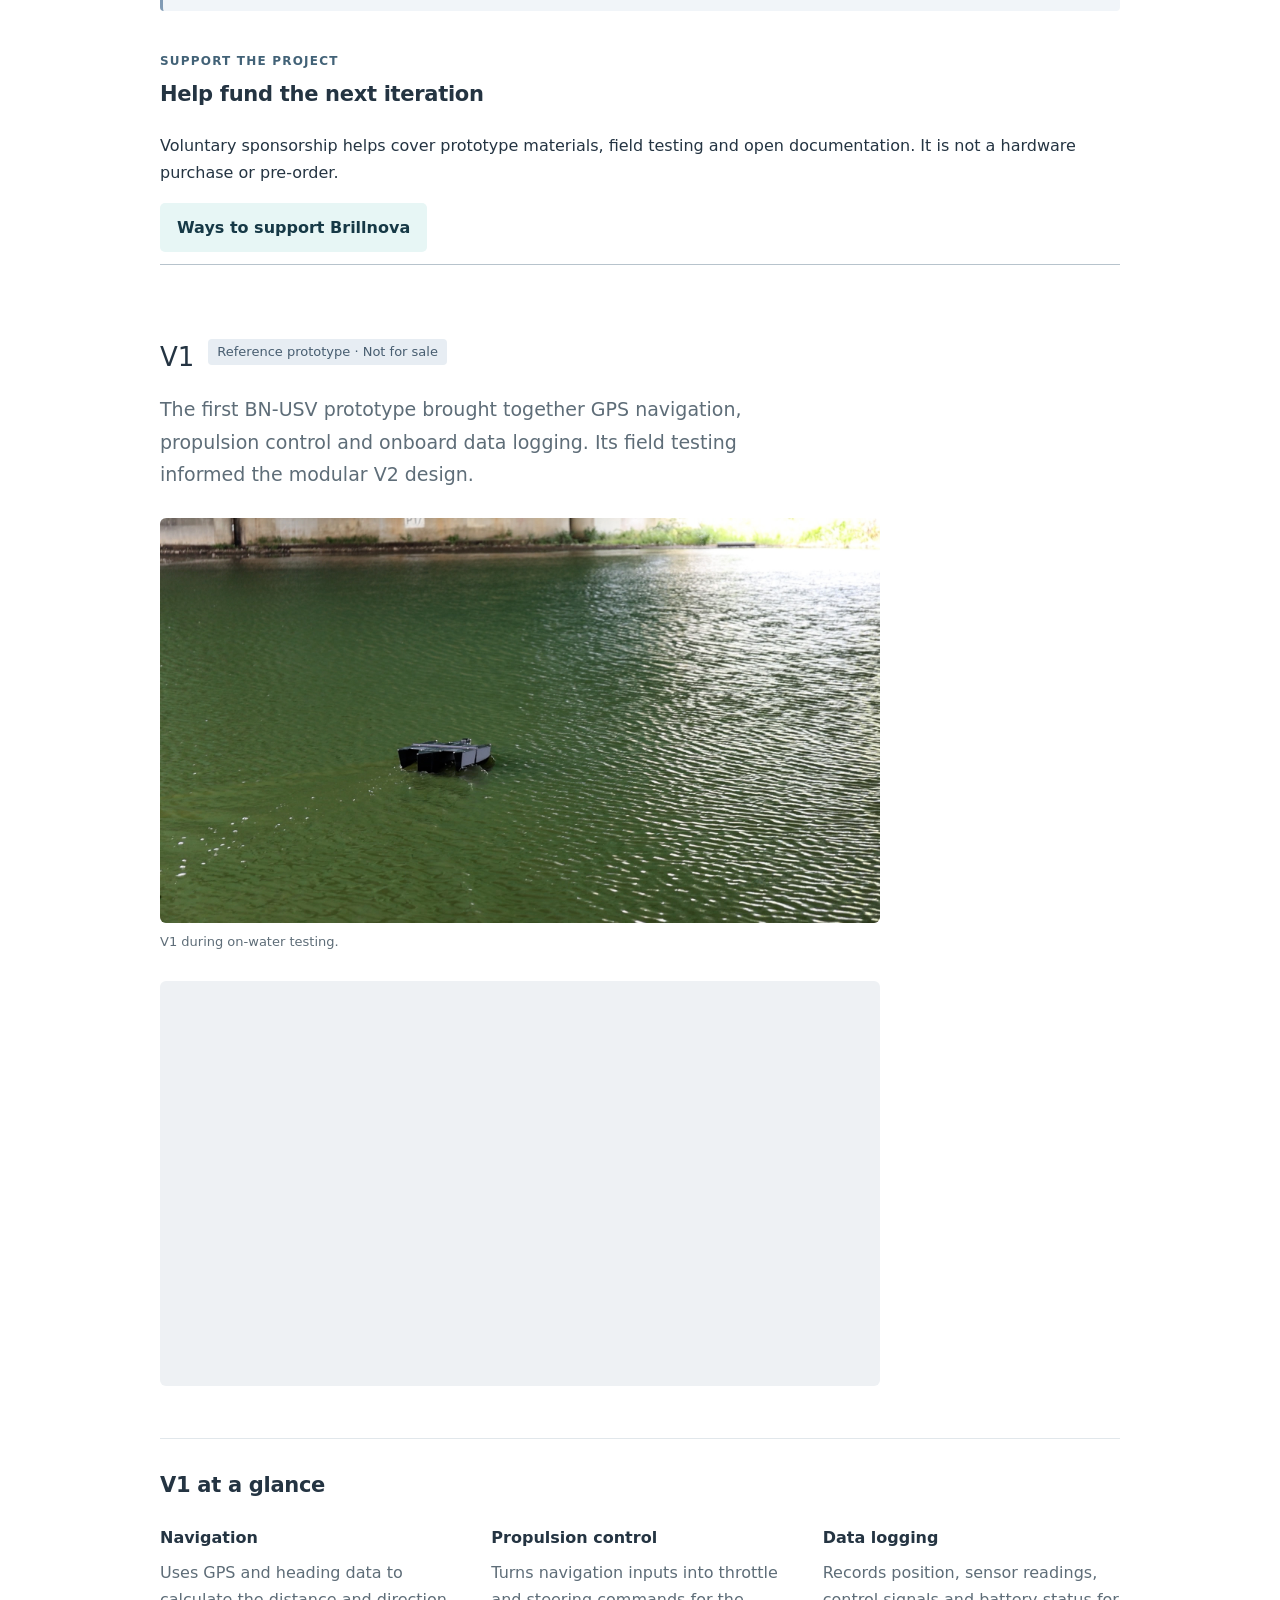
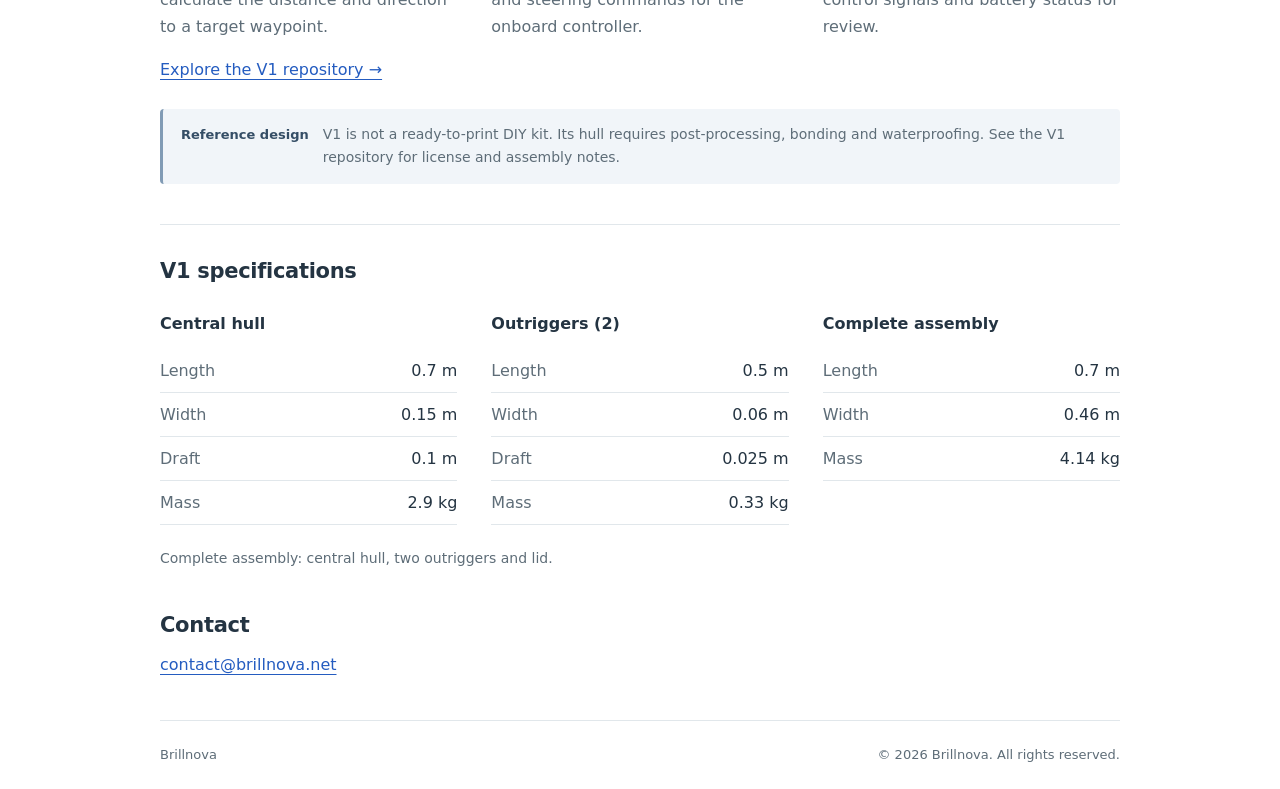
==== commit 1ec3b29f: "Add project support link" ====
--- a/index.html
+++ b/index.html
@@ -1,110 +1,116 @@
-<!doctype html>
-<html lang="en">
-<head>
-  <meta charset="utf-8">
-  <meta name="viewport" content="width=device-width, initial-scale=1">
-  <meta name="theme-color" content="#ffffff">
-  <title>Brillnova | BN-USV V2</title>
-  <meta name="description" content="Explore BN-USV V2, a modular unmanned surface vehicle prototype and its field-test development.">
-  <link rel="icon" href="./favicon.svg" type="image/svg+xml">
-  <link rel="stylesheet" href="./styles.css">
-</head>
-<body>
-  <a class="skip" href="#main">Skip to content</a>
-  <header class="header wrap">
-    <a class="brand" href="https://brillnova.net"><img src="./brillnova-symbol.svg" alt="" width="44" height="44"><span>Brillnova</span></a>
-    <nav aria-label="Main navigation"><a href="./products.html">Products</a><a href="https://github.com/Brillnova">GitHub</a><a href="https://www.youtube.com/@Brillnova">YouTube</a><a href="#contact">Contact</a></nav>
-  </header>
-  <main id="main" class="wrap">
-    <section class="intro" aria-labelledby="title">
-      <h1 id="title" class="product-title"><span class="product-name">USV <span class="product-definition">(Unmanned Surface Vehicle)</span></span><span class="product-version">V2</span></h1>
-      <p class="lead">A modular surface vehicle prototype for exploring on-water robotics, distributed control and field testing.</p>
-      <span class="status">Field-test prototype · In development</span>
-      <figure class="product-photo"><img src="./usv-v2-field-test.jpg" alt="BN-USV V2 prototype on the water during a field test" width="1920" height="1080"><figcaption>BN-USV V2 during an on-water test.</figcaption></figure>
-      <div class="video"><iframe src="https://www.youtube-nocookie.com/embed/dCIbREsCpZQ" title="Brillnova USV V2 build and field test video on YouTube" loading="lazy" allow="accelerometer; autoplay; clipboard-write; encrypted-media; gyroscope; picture-in-picture; web-share" referrerpolicy="strict-origin-when-cross-origin" allowfullscreen></iframe></div>
-      <p><a href="https://youtu.be/dCIbREsCpZQ">Watch the V2 video on YouTube →</a> · <a href="#v1">Explore V1 ↓</a></p>
-    </section>
-    <section class="features" id="design" aria-labelledby="design-title">
-      <h2 id="design-title">V2 at a glance</h2>
-      <div class="feature-grid">
-        <article><h3>Modular hull</h3><p>One Main module connects to two Sub modules. Both sides use the same 3D-printed Sub models, arranged symmetrically.</p></article>
-        <article><h3>Distributed control</h3><p>A Raspberry Pi, Main ESP32 and two Sub controllers bring together sensor data, RC control and propulsion over a CAN bus.</p></article>
-        <article><h3>Ground control</h3><p>A browser-based GCS displays telemetry, supports waypoint planning and records field-test data for review.</p></article>
-      </div>
-    </section>
-    <section class="features specifications" aria-labelledby="v2-specifications-title">
-      <h2 id="v2-specifications-title">V2 specifications</h2>
-      <div class="spec-grid">
-        <table><caption>Main module (1)</caption><tbody>
-          <tr><th scope="row">Length</th><td>0.25 m</td></tr><tr><th scope="row">Width</th><td>0.15 m</td></tr><tr><th scope="row">Height</th><td>0.08 m</td></tr><tr><th scope="row">Mass</th><td>1,190 g</td></tr>
-        </tbody></table>
-        <table><caption>Sub module (2)</caption><tbody>
-          <tr><th scope="row">Length</th><td>0.65 m</td></tr><tr><th scope="row">Width</th><td>0.11 m</td></tr><tr><th scope="row">Height</th><td>0.13 m</td></tr><tr><th scope="row">Mass</th><td>2,405 g</td></tr><tr><th scope="row">Draft</th><td>62 mm</td></tr><tr><th scope="row">Freeboard</th><td>70 mm</td></tr><tr><th scope="row">Reserve displacement<br><small>(fully submerged)</small></th><td>Approx. 3.9 kg</td></tr>
-        </tbody></table>
-        <table><caption>Sub sections</caption><tbody>
-          <tr><th scope="row">Mid<br><small>Length × width × height</small></th><td>0.23 × 0.11 × 0.13 m</td></tr>
-          <tr><th scope="row">FWD / AFT<br><small>Length × width × height</small></th><td>0.21 × 0.11 × 0.13 m</td></tr>
-        </tbody></table>
-      </div>
-      <p class="spec-note">Each Sub consists of FWD, MID and AFT sections; the FWD and AFT designs are symmetrical.</p>
-    </section>
-    <section class="features" id="field-test" aria-labelledby="test-title">
-      <h2 id="test-title">Field testing and next steps</h2>
-      <div class="feature-grid">
-        <article><h3>Tested on water</h3><p>RC control and communication between Main and Sub controllers were exercised during field testing.</p></article>
-        <article><h3>Autonomy in progress</h3><p>Waypoint testing revealed unstable heading acquisition. Control changes need further bench and water validation before reliable autonomous operation.</p></article>
-        <article><h3>Hardware improvements</h3><p>Printability, enclosure sealing and sensor installation remain under development. The shared STL files are prototype designs.</p></article>
-      </div>
-      <p class="development-note"><strong>Development note</strong><span>V2 is an experimental prototype, not a finished or certified product.</span></p>
-    </section>
-    <section class="features" id="products" aria-labelledby="products-title">
-      <h2 id="products-title">Planned hardware</h2>
-      <div class="feature-grid">
-        <article><h3>Carrier board pilot program</h3><p>Brillnova is assessing a Main-and-Sub carrier-board set for the V2 architecture. It is not available for sale yet.</p></article>
-        <article><h3>Interest registration</h3><p>Help estimate pilot demand and preferred supply format through the <a href="./products.html">planned products page</a>.</p></article>
-        <article><h3>Prototype first</h3><p>Board revisions and verification remain in progress; pricing and availability will be announced only after a pilot build.</p></article>
-      </div>
-    </section>
-    <section class="features" id="resources" aria-labelledby="resources-title">
-      <h2 id="resources-title">Project resources</h2>
-      <div class="feature-grid">
-        <article><h3>Hull STL files</h3><p>Explore the <a href="https://github.com/Brillnova/BN-USV-V2/tree/main/hardware/stl">hull STL files</a> and weight pallet parts.</p></article>
-        <article><h3>Software and firmware</h3><p>Explore the <a href="https://github.com/Brillnova/BN-USV-V2">Pi application and ESP32 firmware</a> in the V2 repository.</p></article>
-        <article><h3>Sharing scope</h3><p>Brillnova-authored software uses the MIT license. STL models use <a href="https://creativecommons.org/licenses/by-nc-sa/4.0/">CC BY-NC-SA 4.0</a>; commercial use requires separate permission. PCB manufacturing files and source CAD are not included.</p></article>
-      </div>
-      <p class="development-note"><strong>Repository</strong><span><a href="https://github.com/Brillnova/BN-USV-V2">Explore the BN-USV V2 repository →</a></span></p>
-    </section>
-    <hr class="version-divider">
-    <section class="intro" id="v1" aria-labelledby="v1-title">
-      <div class="version-heading"><h2 id="v1-title" class="product-title"><span class="product-version">V1</span></h2><span class="status">Reference prototype · Not for sale</span></div>
-      <p class="lead">The first BN-USV prototype brought together GPS navigation, propulsion control and onboard data logging. Its field testing informed the modular V2 design.</p>
-      <figure class="product-photo"><img src="./usv-v1.jpg" alt="BN-USV V1 prototype on the water with a central hull and two outriggers" width="1920" height="1080"><figcaption>V1 during on-water testing.</figcaption></figure>
-      <div class="video"><iframe src="https://www.youtube-nocookie.com/embed/Lz2eOEANyZo" title="Brillnova USV V1 video on YouTube" loading="lazy" allow="accelerometer; autoplay; clipboard-write; encrypted-media; gyroscope; picture-in-picture; web-share" referrerpolicy="strict-origin-when-cross-origin" allowfullscreen></iframe></div>
-    </section>
-    <section class="features" aria-labelledby="v1-features-title">
-      <h2 id="v1-features-title">V1 at a glance</h2>
-      <div class="feature-grid">
-        <article><h3>Navigation</h3><p>Uses GPS and heading data to calculate the distance and direction to a target waypoint.</p></article>
-        <article><h3>Propulsion control</h3><p>Turns navigation inputs into throttle and steering commands for the onboard controller.</p></article>
-        <article><h3>Data logging</h3><p>Records position, sensor readings, control signals and battery status for review.</p></article>
-      </div>
-      <p><a href="https://github.com/Brillnova/BN-USV-V1">Explore the V1 repository →</a></p>
-      <p class="development-note"><strong>Reference design</strong><span>V1 is not a ready-to-print DIY kit. Its hull requires post-processing, bonding and waterproofing. See the V1 repository for license and assembly notes.</span></p>
-    </section>
-    <section class="features specifications" aria-labelledby="v1-specifications-title">
-      <h2 id="v1-specifications-title">V1 specifications</h2>
-      <div class="spec-grid">
-        <table><caption>Central hull</caption><tbody><tr><th scope="row">Length</th><td>0.7 m</td></tr><tr><th scope="row">Width</th><td>0.15 m</td></tr><tr><th scope="row">Draft</th><td>0.1 m</td></tr><tr><th scope="row">Mass</th><td>2.9 kg</td></tr></tbody></table>
-        <table><caption>Outriggers (2)</caption><tbody><tr><th scope="row">Length</th><td>0.5 m</td></tr><tr><th scope="row">Width</th><td>0.06 m</td></tr><tr><th scope="row">Draft</th><td>0.025 m</td></tr><tr><th scope="row">Mass</th><td>0.33 kg</td></tr></tbody></table>
-        <table><caption>Complete assembly</caption><tbody><tr><th scope="row">Length</th><td>0.7 m</td></tr><tr><th scope="row">Width</th><td>0.46 m</td></tr><tr><th scope="row">Mass</th><td>4.14 kg</td></tr></tbody></table>
-      </div>
-      <p class="spec-note">Complete assembly: central hull, two outriggers and lid.</p>
-    </section>
-    <section class="contact" id="contact"><h2>Contact</h2><a href="mailto:contact@brillnova.net">contact@brillnova.net</a></section>
-  </main>
-  <footer class="footer wrap"><span>Brillnova</span><p>© 2026 Brillnova. All rights reserved.</p></footer>
+<!doctype html>
+<html lang="en">
+<head>
+  <meta charset="utf-8">
+  <meta name="viewport" content="width=device-width, initial-scale=1">
+  <meta name="theme-color" content="#ffffff">
+  <title>Brillnova | BN-USV V2</title>
+  <meta name="description" content="Explore BN-USV V2, a modular unmanned surface vehicle prototype and its field-test development.">
+  <link rel="icon" href="./favicon.svg" type="image/svg+xml">
+  <link rel="stylesheet" href="./styles.css">
+</head>
+<body>
+  <a class="skip" href="#main">Skip to content</a>
+  <header class="header wrap">
+    <a class="brand" href="https://brillnova.net"><img src="./brillnova-symbol.svg" alt="" width="44" height="44"><span>Brillnova</span></a>
+    <nav aria-label="Main navigation"><a href="./products.html">Products</a><a href="./support.html">Support</a><a href="https://github.com/Brillnova">GitHub</a><a href="https://www.youtube.com/@Brillnova">YouTube</a><a href="#contact">Contact</a></nav>
+  </header>
+  <main id="main" class="wrap">
+    <section class="intro" aria-labelledby="title">
+      <h1 id="title" class="product-title"><span class="product-name">USV <span class="product-definition">(Unmanned Surface Vehicle)</span></span><span class="product-version">V2</span></h1>
+      <p class="lead">A modular surface vehicle prototype for exploring on-water robotics, distributed control and field testing.</p>
+      <span class="status">Field-test prototype · In development</span>
+      <figure class="product-photo"><img src="./usv-v2-field-test.jpg" alt="BN-USV V2 prototype on the water during a field test" width="1920" height="1080"><figcaption>BN-USV V2 during an on-water test.</figcaption></figure>
+      <div class="video"><iframe src="https://www.youtube-nocookie.com/embed/dCIbREsCpZQ" title="Brillnova USV V2 build and field test video on YouTube" loading="lazy" allow="accelerometer; autoplay; clipboard-write; encrypted-media; gyroscope; picture-in-picture; web-share" referrerpolicy="strict-origin-when-cross-origin" allowfullscreen></iframe></div>
+      <p><a href="https://youtu.be/dCIbREsCpZQ">Watch the V2 video on YouTube →</a> · <a href="#v1">Explore V1 ↓</a></p>
+    </section>
+    <section class="features" id="design" aria-labelledby="design-title">
+      <h2 id="design-title">V2 at a glance</h2>
+      <div class="feature-grid">
+        <article><h3>Modular hull</h3><p>One Main module connects to two Sub modules. Both sides use the same 3D-printed Sub models, arranged symmetrically.</p></article>
+        <article><h3>Distributed control</h3><p>A Raspberry Pi, Main ESP32 and two Sub controllers bring together sensor data, RC control and propulsion over a CAN bus.</p></article>
+        <article><h3>Ground control</h3><p>A browser-based GCS displays telemetry, supports waypoint planning and records field-test data for review.</p></article>
+      </div>
+    </section>
+    <section class="features specifications" aria-labelledby="v2-specifications-title">
+      <h2 id="v2-specifications-title">V2 specifications</h2>
+      <div class="spec-grid">
+        <table><caption>Main module (1)</caption><tbody>
+          <tr><th scope="row">Length</th><td>0.25 m</td></tr><tr><th scope="row">Width</th><td>0.15 m</td></tr><tr><th scope="row">Height</th><td>0.08 m</td></tr><tr><th scope="row">Mass</th><td>1,190 g</td></tr>
+        </tbody></table>
+        <table><caption>Sub module (2)</caption><tbody>
+          <tr><th scope="row">Length</th><td>0.65 m</td></tr><tr><th scope="row">Width</th><td>0.11 m</td></tr><tr><th scope="row">Height</th><td>0.13 m</td></tr><tr><th scope="row">Mass</th><td>2,405 g</td></tr><tr><th scope="row">Draft</th><td>62 mm</td></tr><tr><th scope="row">Freeboard</th><td>70 mm</td></tr><tr><th scope="row">Reserve displacement<br><small>(fully submerged)</small></th><td>Approx. 3.9 kg</td></tr>
+        </tbody></table>
+        <table><caption>Sub sections</caption><tbody>
+          <tr><th scope="row">Mid<br><small>Length × width × height</small></th><td>0.23 × 0.11 × 0.13 m</td></tr>
+          <tr><th scope="row">FWD / AFT<br><small>Length × width × height</small></th><td>0.21 × 0.11 × 0.13 m</td></tr>
+        </tbody></table>
+      </div>
+      <p class="spec-note">Each Sub consists of FWD, MID and AFT sections; the FWD and AFT designs are symmetrical.</p>
+    </section>
+    <section class="features" id="field-test" aria-labelledby="test-title">
+      <h2 id="test-title">Field testing and next steps</h2>
+      <div class="feature-grid">
+        <article><h3>Tested on water</h3><p>RC control and communication between Main and Sub controllers were exercised during field testing.</p></article>
+        <article><h3>Autonomy in progress</h3><p>Waypoint testing revealed unstable heading acquisition. Control changes need further bench and water validation before reliable autonomous operation.</p></article>
+        <article><h3>Hardware improvements</h3><p>Printability, enclosure sealing and sensor installation remain under development. The shared STL files are prototype designs.</p></article>
+      </div>
+      <p class="development-note"><strong>Development note</strong><span>V2 is an experimental prototype, not a finished or certified product.</span></p>
+    </section>
+    <section class="features" id="products" aria-labelledby="products-title">
+      <h2 id="products-title">Planned hardware</h2>
+      <div class="feature-grid">
+        <article><h3>Carrier board pilot program</h3><p>Brillnova is assessing a Main-and-Sub carrier-board set for the V2 architecture. It is not available for sale yet.</p></article>
+        <article><h3>Interest registration</h3><p>Help estimate pilot demand and preferred supply format through the <a href="./products.html">planned products page</a>.</p></article>
+        <article><h3>Prototype first</h3><p>Board revisions and verification remain in progress; pricing and availability will be announced only after a pilot build.</p></article>
+      </div>
+    </section>
+    <section class="features" id="resources" aria-labelledby="resources-title">
+      <h2 id="resources-title">Project resources</h2>
+      <div class="feature-grid">
+        <article><h3>Hull STL files</h3><p>Explore the <a href="https://github.com/Brillnova/BN-USV-V2/tree/main/hardware/stl">hull STL files</a> and weight pallet parts.</p></article>
+        <article><h3>Software and firmware</h3><p>Explore the <a href="https://github.com/Brillnova/BN-USV-V2">Pi application and ESP32 firmware</a> in the V2 repository.</p></article>
+        <article><h3>Sharing scope</h3><p>Brillnova-authored software uses the MIT license. STL models use <a href="https://creativecommons.org/licenses/by-nc-sa/4.0/">CC BY-NC-SA 4.0</a>; commercial use requires separate permission. PCB manufacturing files and source CAD are not included.</p></article>
+      </div>
+      <p class="development-note"><strong>Repository</strong><span><a href="https://github.com/Brillnova/BN-USV-V2">Explore the BN-USV V2 repository →</a></span></p>
+    </section>
+    <section class="support-prompt" aria-labelledby="support-title">
+      <p class="eyebrow">SUPPORT THE PROJECT</p>
+      <h2 id="support-title">Help fund the next iteration</h2>
+      <p>Voluntary sponsorship helps cover prototype materials, field testing and open documentation. It is not a hardware purchase or pre-order.</p>
+      <a class="button button-primary" href="./support.html">Ways to support Brillnova</a>
+    </section>
+    <hr class="version-divider">
+    <section class="intro" id="v1" aria-labelledby="v1-title">
+      <div class="version-heading"><h2 id="v1-title" class="product-title"><span class="product-version">V1</span></h2><span class="status">Reference prototype · Not for sale</span></div>
+      <p class="lead">The first BN-USV prototype brought together GPS navigation, propulsion control and onboard data logging. Its field testing informed the modular V2 design.</p>
+      <figure class="product-photo"><img src="./usv-v1.jpg" alt="BN-USV V1 prototype on the water with a central hull and two outriggers" width="1920" height="1080"><figcaption>V1 during on-water testing.</figcaption></figure>
+      <div class="video"><iframe src="https://www.youtube-nocookie.com/embed/Lz2eOEANyZo" title="Brillnova USV V1 video on YouTube" loading="lazy" allow="accelerometer; autoplay; clipboard-write; encrypted-media; gyroscope; picture-in-picture; web-share" referrerpolicy="strict-origin-when-cross-origin" allowfullscreen></iframe></div>
+    </section>
+    <section class="features" aria-labelledby="v1-features-title">
+      <h2 id="v1-features-title">V1 at a glance</h2>
+      <div class="feature-grid">
+        <article><h3>Navigation</h3><p>Uses GPS and heading data to calculate the distance and direction to a target waypoint.</p></article>
+        <article><h3>Propulsion control</h3><p>Turns navigation inputs into throttle and steering commands for the onboard controller.</p></article>
+        <article><h3>Data logging</h3><p>Records position, sensor readings, control signals and battery status for review.</p></article>
+      </div>
+      <p><a href="https://github.com/Brillnova/BN-USV-V1">Explore the V1 repository →</a></p>
+      <p class="development-note"><strong>Reference design</strong><span>V1 is not a ready-to-print DIY kit. Its hull requires post-processing, bonding and waterproofing. See the V1 repository for license and assembly notes.</span></p>
+    </section>
+    <section class="features specifications" aria-labelledby="v1-specifications-title">
+      <h2 id="v1-specifications-title">V1 specifications</h2>
+      <div class="spec-grid">
+        <table><caption>Central hull</caption><tbody><tr><th scope="row">Length</th><td>0.7 m</td></tr><tr><th scope="row">Width</th><td>0.15 m</td></tr><tr><th scope="row">Draft</th><td>0.1 m</td></tr><tr><th scope="row">Mass</th><td>2.9 kg</td></tr></tbody></table>
+        <table><caption>Outriggers (2)</caption><tbody><tr><th scope="row">Length</th><td>0.5 m</td></tr><tr><th scope="row">Width</th><td>0.06 m</td></tr><tr><th scope="row">Draft</th><td>0.025 m</td></tr><tr><th scope="row">Mass</th><td>0.33 kg</td></tr></tbody></table>
+        <table><caption>Complete assembly</caption><tbody><tr><th scope="row">Length</th><td>0.7 m</td></tr><tr><th scope="row">Width</th><td>0.46 m</td></tr><tr><th scope="row">Mass</th><td>4.14 kg</td></tr></tbody></table>
+      </div>
+      <p class="spec-note">Complete assembly: central hull, two outriggers and lid.</p>
+    </section>
+    <section class="contact" id="contact"><h2>Contact</h2><a href="mailto:contact@brillnova.net">contact@brillnova.net</a></section>
+  </main>
+  <footer class="footer wrap"><span>Brillnova</span><p>© 2026 Brillnova. All rights reserved.</p></footer>
   <!-- Cloudflare Web Analytics -->
   <script type="module" src="https://static.cloudflareinsights.com/beacon.min.js" data-cf-beacon='{"token":"5cc684c2a8b547c6ac9a3c77662f8a3e"}'></script>
   <!-- End Cloudflare Web Analytics -->
-</body>
-</html>
+</body>
+</html>
